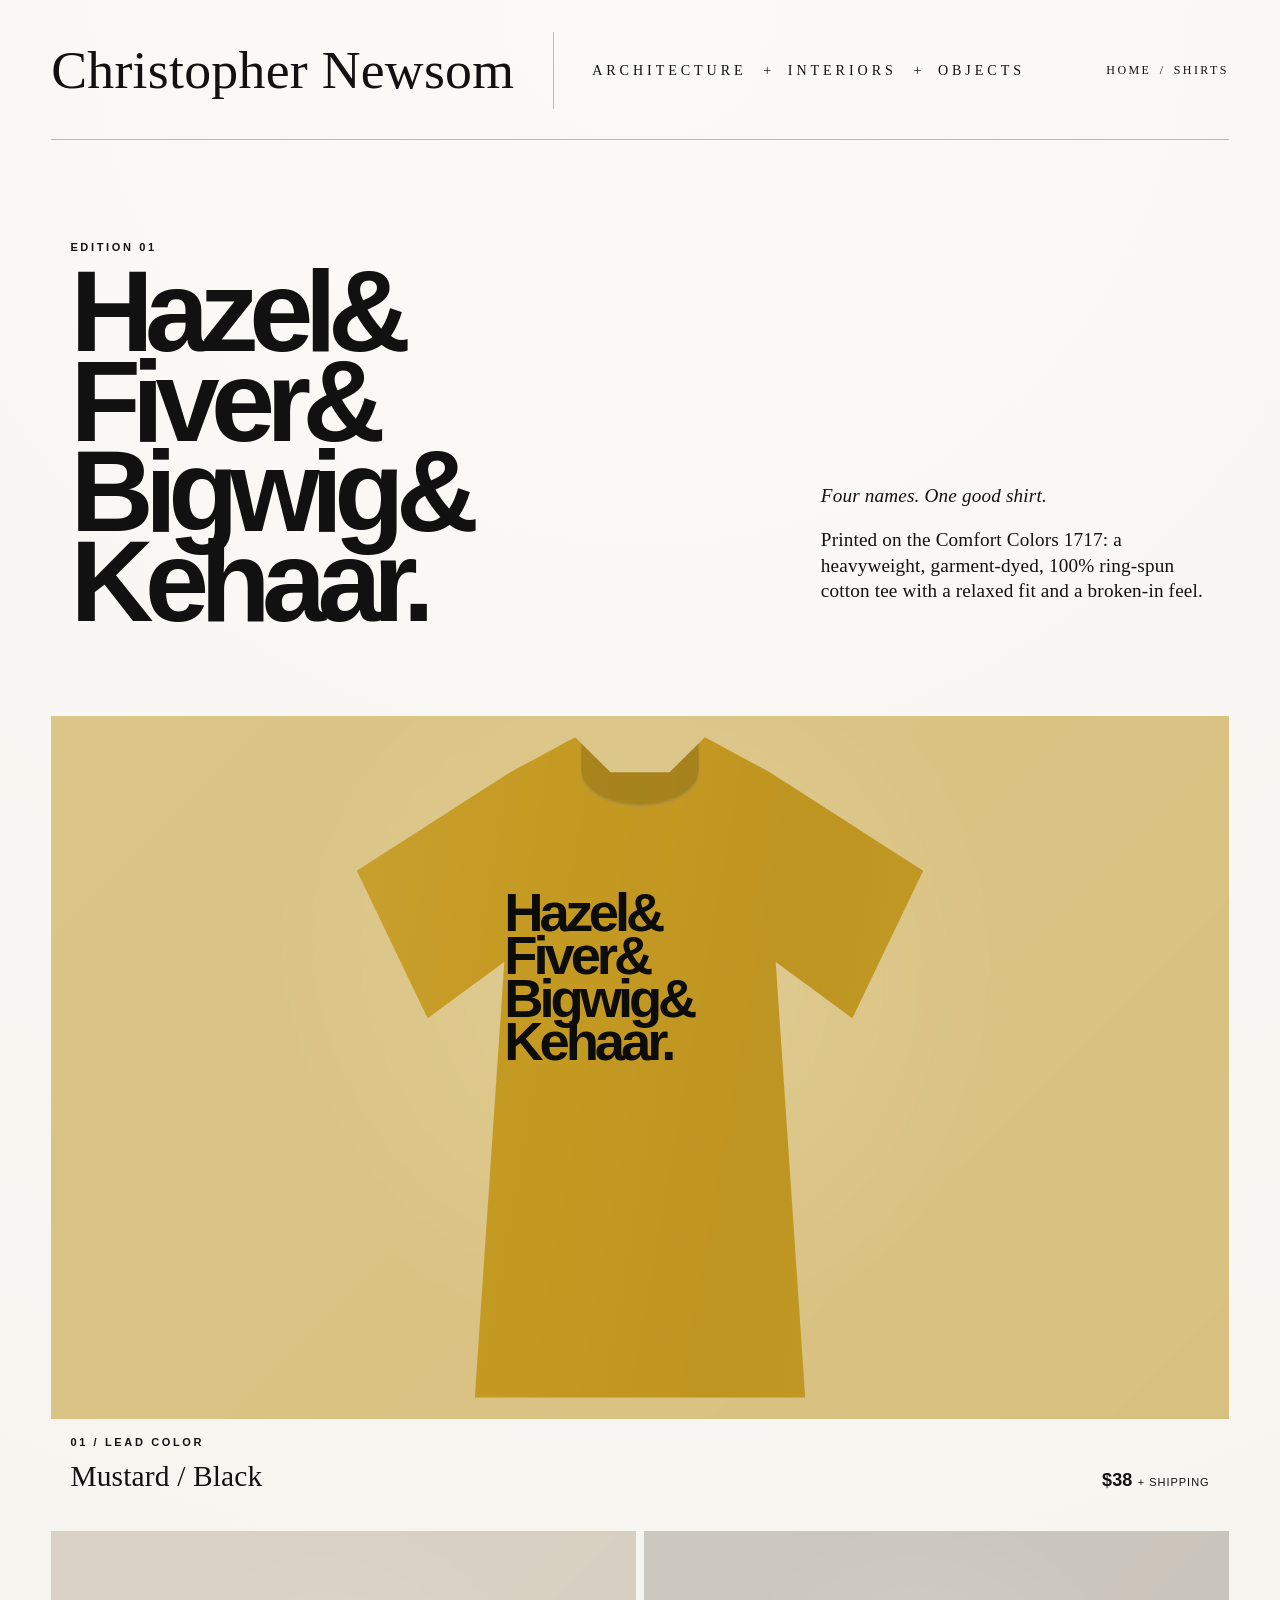
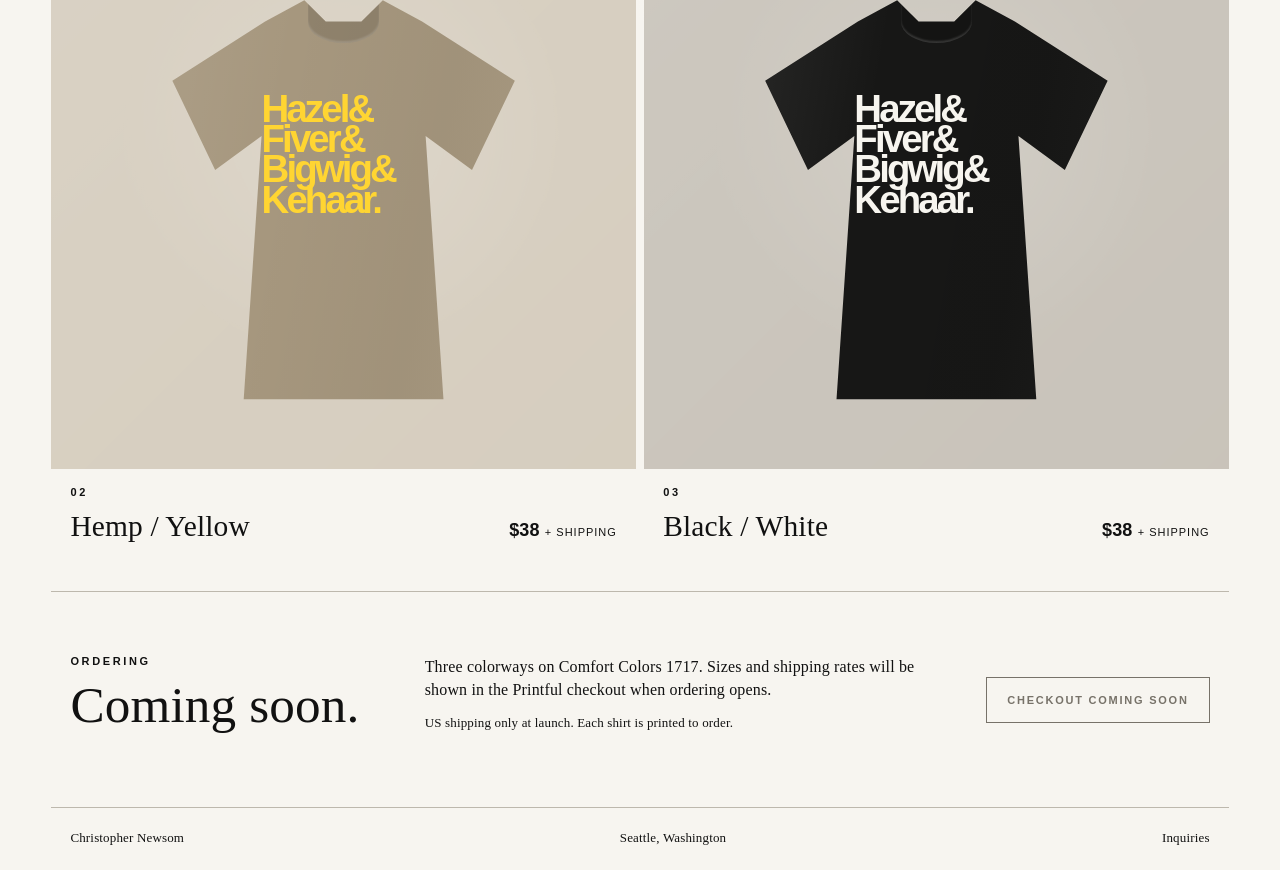
==== shirts/index.html @ e8efb9cf "Add shirt storefront review page" ====
<!doctype html>
<html lang="en">
<head>
  <meta charset="utf-8">
  <meta name="viewport" content="width=device-width, initial-scale=1">
  <title>Shirts | Christopher Newsom</title>
  <meta name="description" content="Hazel, Fiver, Bigwig, and Kehaar on a garment-dyed Comfort Colors 1717 shirt. Three colorways.">
  <link rel="stylesheet" href="../style.css">
  <link rel="stylesheet" href="shirts.css">
</head>
<body>
  <main class="page shirts-page">
    <header class="site-header shirts-header">
      <a class="wordmark" href="../" aria-label="Christopher Newsom home">Christopher Newsom</a>
      <div class="divider"></div>
      <p class="tagline">Architecture <span>+</span> Interiors <span>+</span> Objects</p>
      <nav class="section-nav" aria-label="Section navigation">
        <a href="../">Home</a>
        <span aria-hidden="true">/</span>
        <span>Shirts</span>
      </nav>
    </header>

    <section class="shirt-intro" aria-labelledby="shirt-title">
      <div>
        <p class="eyebrow">Edition 01</p>
        <h1 id="shirt-title">Hazel&amp;<br>Fiver&amp;<br>Bigwig&amp;<br>Kehaar.</h1>
      </div>
      <div class="intro-copy">
        <p>Four names. One good shirt.</p>
        <p>Printed on the Comfort Colors 1717: a heavyweight, garment-dyed, 100% ring-spun cotton tee with a relaxed fit and a broken-in feel.</p>
      </div>
    </section>

    <section class="colorways" aria-label="Available colorways">
      <article class="colorway colorway-featured">
        <div class="shirt-stage mustard">
          <div class="tee" role="img" aria-label="Mustard shirt with black Hazel, Fiver, Bigwig, and Kehaar lettering">
            <div class="shirt-copy" aria-hidden="true">
              <span>Hazel&amp;</span><span>Fiver&amp;</span><span>Bigwig&amp;</span><span>Kehaar.</span>
            </div>
          </div>
        </div>
        <div class="colorway-caption">
          <div>
            <p class="eyebrow">01 / Lead color</p>
            <h2>Mustard / Black</h2>
          </div>
          <p class="price">$38 <span>+ shipping</span></p>
        </div>
      </article>

      <article class="colorway">
        <div class="shirt-stage hemp">
          <div class="tee" role="img" aria-label="Hemp shirt with yellow Hazel, Fiver, Bigwig, and Kehaar lettering">
            <div class="shirt-copy" aria-hidden="true">
              <span>Hazel&amp;</span><span>Fiver&amp;</span><span>Bigwig&amp;</span><span>Kehaar.</span>
            </div>
          </div>
        </div>
        <div class="colorway-caption">
          <div>
            <p class="eyebrow">02</p>
            <h2>Hemp / Yellow</h2>
          </div>
          <p class="price">$38 <span>+ shipping</span></p>
        </div>
      </article>

      <article class="colorway">
        <div class="shirt-stage black">
          <div class="tee" role="img" aria-label="Black shirt with white Hazel, Fiver, Bigwig, and Kehaar lettering">
            <div class="shirt-copy" aria-hidden="true">
              <span>Hazel&amp;</span><span>Fiver&amp;</span><span>Bigwig&amp;</span><span>Kehaar.</span>
            </div>
          </div>
        </div>
        <div class="colorway-caption">
          <div>
            <p class="eyebrow">03</p>
            <h2>Black / White</h2>
          </div>
          <p class="price">$38 <span>+ shipping</span></p>
        </div>
      </article>
    </section>

    <section class="purchase-panel" aria-labelledby="order-title">
      <div>
        <p class="eyebrow">Ordering</p>
        <h2 id="order-title">Coming soon.</h2>
      </div>
      <div class="purchase-copy">
        <p>Three colorways on Comfort Colors 1717. Sizes and shipping rates will be shown in the Printful checkout when ordering opens.</p>
        <p class="fine-print">US shipping only at launch. Each shirt is printed to order.</p>
      </div>
      <button class="checkout-button" type="button" disabled aria-disabled="true">Checkout coming soon</button>
    </section>

    <footer class="shirt-footer">
      <a href="../">Christopher Newsom</a>
      <p>Seattle, Washington</p>
      <a href="mailto:christopher.newsom@gmail.com">Inquiries</a>
    </footer>
  </main>
</body>
</html>
---- style.css ----
*{box-sizing:border-box}
:root{--background:#f7f5f0;--text:#111;--line:#bdb8ad;--gap:8px;--page-margin:clamp(18px,4vw,64px)}
html{background:var(--background)}
body{margin:0;background:radial-gradient(circle at top center,#fbfaf7 0%,var(--background) 64%);color:var(--text);font-family:Garamond,"EB Garamond","Adobe Garamond Pro","Cormorant Garamond",Georgia,serif;font-weight:400;letter-spacing:.01em}
.page{width:min(1680px,100%);margin:0 auto;padding:32px var(--page-margin) 44px}
.site-header{display:flex;align-items:center;gap:clamp(20px,3vw,42px);margin-bottom:30px}
.site-header h1{margin:0;font-size:clamp(34px,4.2vw,62px);line-height:.95;font-weight:400;letter-spacing:.005em;white-space:nowrap}
.divider{width:1px;height:clamp(58px,6vw,82px);background:var(--line);flex:0 0 auto}
.tagline{margin:0;font-size:clamp(11px,1.1vw,16px);line-height:1;text-transform:uppercase;letter-spacing:.28em;white-space:nowrap}
.tagline span{display:inline-block;margin:0 .65em;letter-spacing:0}
.image-grid{display:grid;grid-template-columns:repeat(3,1fr);gap:var(--gap);align-items:stretch}
.image-grid figure{margin:0;aspect-ratio:4/3;overflow:hidden;background:#e5e1d8}
.image-grid img{width:100%;height:100%;display:block;object-fit:cover}
.site-footer{display:grid;grid-template-columns:1.15fr 1fr 1fr;gap:clamp(28px,5vw,72px);margin-top:30px;padding:0 clamp(12px,1.5vw,28px)}
.site-footer section+section{border-left:1px solid var(--line);padding-left:clamp(28px,4vw,56px)}
.site-footer p,.site-footer li{font-size:clamp(14px,1vw,16px);line-height:1.48;margin:0 0 1.05em}
.site-footer h2{margin:0 0 14px;font-size:clamp(11px,.9vw,14px);line-height:1;text-transform:uppercase;letter-spacing:.32em;font-weight:400}
.site-footer ul{list-style:none;padding:0;margin:0}.site-footer li{margin:0 0 .18em}
a{color:inherit;text-decoration-thickness:1px;text-underline-offset:.18em}
@media(max-width:1100px){.site-header{align-items:flex-start;flex-wrap:wrap;gap:14px 24px}.divider{display:none}.tagline{width:100%}.image-grid{grid-template-columns:repeat(3,1fr)}.site-footer{grid-template-columns:1fr}.site-footer section+section{border-left:0;padding-left:0;border-top:1px solid var(--line);padding-top:24px}}
@media(max-width:680px){.page{padding-top:24px}.site-header h1{white-space:normal}.tagline{white-space:normal;line-height:1.55}.image-grid{grid-template-columns:1fr}}
---- shirts/shirts.css ----
:root{
  --mustard:#c59a22;
  --hemp:#a6977e;
  --yellow:#ffd532;
  --ink:#0c0c0b;
}

.shirts-page{padding-bottom:24px}
.wordmark{font-size:clamp(34px,4.2vw,62px);line-height:.95;font-weight:400;letter-spacing:.005em;white-space:nowrap;text-decoration:none}
.shirts-header{position:relative}
.section-nav{margin-left:auto;display:flex;gap:.7em;align-items:center;font-size:12px;line-height:1;text-transform:uppercase;letter-spacing:.2em}
.section-nav a{text-decoration:none}
.section-nav a:hover{text-decoration:underline;text-underline-offset:.28em}

.shirt-intro{display:grid;grid-template-columns:minmax(0,1.25fr) minmax(260px,.75fr);gap:clamp(36px,8vw,140px);align-items:end;padding:clamp(46px,8vw,118px) clamp(12px,1.5vw,28px) clamp(44px,7vw,96px);border-top:1px solid var(--line)}
.eyebrow{margin:0 0 14px;font-family:"Helvetica Neue",Helvetica,Arial,sans-serif;font-size:11px;font-weight:700;line-height:1;text-transform:uppercase;letter-spacing:.24em}
.shirt-intro h1{margin:0;font-family:"Helvetica Neue",Helvetica,Arial,sans-serif;font-size:clamp(54px,9vw,148px);font-weight:700;line-height:.78;letter-spacing:-.075em}
.intro-copy{max-width:480px;padding-bottom:.25em}
.intro-copy p{margin:0 0 1em;font-size:clamp(18px,1.5vw,25px);line-height:1.32}
.intro-copy p:first-child{font-style:italic}

.colorways{display:grid;grid-template-columns:repeat(2,minmax(0,1fr));gap:var(--gap)}
.colorway{min-width:0}
.colorway-featured{grid-column:1/-1}
.shirt-stage{position:relative;display:grid;place-items:center;min-height:clamp(390px,47vw,760px);overflow:hidden;background:#ded8cc}
.colorway:not(.colorway-featured) .shirt-stage{min-height:clamp(360px,42vw,670px)}
.shirt-stage::before{content:"";position:absolute;inset:0;background:radial-gradient(circle at 50% 38%,rgba(255,255,255,.32),transparent 50%),linear-gradient(135deg,rgba(255,255,255,.08),transparent 36%,rgba(0,0,0,.06));mix-blend-mode:soft-light}
.tee{position:relative;width:min(61%,590px);aspect-ratio:.84;background:var(--shirt);color:var(--print);clip-path:polygon(28% 8%,39% 3%,45% 8%,55% 8%,61% 3%,72% 8%,98% 22%,86% 43%,73% 35%,78% 97%,22% 97%,27% 35%,14% 43%,2% 22%);filter:drop-shadow(0 20px 20px rgba(0,0,0,.17))}
.tee::before{content:"";position:absolute;left:40%;top:3%;width:20%;height:10%;border-radius:0 0 50% 50%;background:rgba(0,0,0,.14);box-shadow:inset 0 -2px 2px rgba(255,255,255,.15)}
.tee::after{content:"";position:absolute;inset:0;background:linear-gradient(100deg,rgba(255,255,255,.11),transparent 32%,rgba(0,0,0,.06) 70%,rgba(255,255,255,.04));opacity:.6}
.shirt-copy{position:absolute;z-index:1;left:50%;top:25%;transform:translateX(-50%);width:46%;font-family:"Helvetica Neue",Helvetica,Arial,sans-serif;font-size:clamp(22px,4.25vw,66px);font-weight:700;line-height:.79;letter-spacing:-.075em}
.colorway:not(.colorway-featured) .shirt-copy{font-size:clamp(20px,3vw,48px)}
.shirt-copy span{display:block}
.mustard{--shirt:var(--mustard);--print:var(--ink);background:#dac384}
.hemp{--shirt:var(--hemp);--print:var(--yellow);background:#d8d0c2}
.black{--shirt:#171716;--print:#f7f5ef;background:#cbc6bd}

.colorway-caption{display:flex;justify-content:space-between;gap:24px;align-items:flex-end;padding:18px clamp(12px,1.5vw,28px) 32px}
.colorway-caption h2{margin:0;font-size:clamp(22px,2.3vw,34px);line-height:1;font-weight:400}
.price{margin:0;font-family:"Helvetica Neue",Helvetica,Arial,sans-serif;font-size:18px;font-weight:700;white-space:nowrap}
.price span{font-size:11px;font-weight:500;text-transform:uppercase;letter-spacing:.09em}

.purchase-panel{display:grid;grid-template-columns:.7fr 1.2fr auto;gap:clamp(28px,5vw,80px);align-items:start;margin-top:18px;padding:clamp(34px,5vw,72px) clamp(12px,1.5vw,28px);border-top:1px solid var(--line);border-bottom:1px solid var(--line)}
.purchase-panel h2{margin:0;font-size:clamp(34px,4vw,62px);font-weight:400;line-height:.95}
.purchase-copy{max-width:590px}
.purchase-copy p{margin:0 0 .8em;font-size:clamp(16px,1.25vw,20px);line-height:1.42}
.purchase-copy .fine-print{font-size:13px}
.checkout-button{align-self:center;min-width:210px;padding:16px 20px;border:1px solid #777269;background:transparent;color:#777269;font-family:"Helvetica Neue",Helvetica,Arial,sans-serif;font-size:11px;font-weight:700;text-transform:uppercase;letter-spacing:.16em;cursor:not-allowed}

.shirt-footer{display:flex;justify-content:space-between;gap:24px;padding:22px clamp(12px,1.5vw,28px) 0;font-size:13px}
.shirt-footer p{margin:0}
.shirt-footer a{text-decoration:none}
.shirt-footer a:hover{text-decoration:underline}

@media(max-width:1100px){
  .section-nav{width:100%;margin-left:0;margin-top:6px}
  .shirt-intro{grid-template-columns:1fr;align-items:start}
  .intro-copy{padding-bottom:0}
  .purchase-panel{grid-template-columns:1fr 1fr}
  .checkout-button{grid-column:1/-1;justify-self:start}
}
@media(max-width:680px){
  .wordmark{white-space:normal}
  .shirt-intro{padding-left:0;padding-right:0}
  .shirt-intro h1{font-size:clamp(52px,17vw,90px)}
  .colorways{grid-template-columns:1fr}
  .colorway-featured{grid-column:auto}
  .shirt-stage,.colorway:not(.colorway-featured) .shirt-stage{min-height:118vw}
  .tee{width:84%}
  .shirt-copy,.colorway:not(.colorway-featured) .shirt-copy{font-size:clamp(28px,9vw,54px)}
  .colorway-caption{padding-left:4px;padding-right:4px}
  .purchase-panel{grid-template-columns:1fr;padding-left:4px;padding-right:4px}
  .checkout-button{grid-column:auto;width:100%}
  .shirt-footer{flex-direction:column;padding-left:4px;padding-right:4px}
}
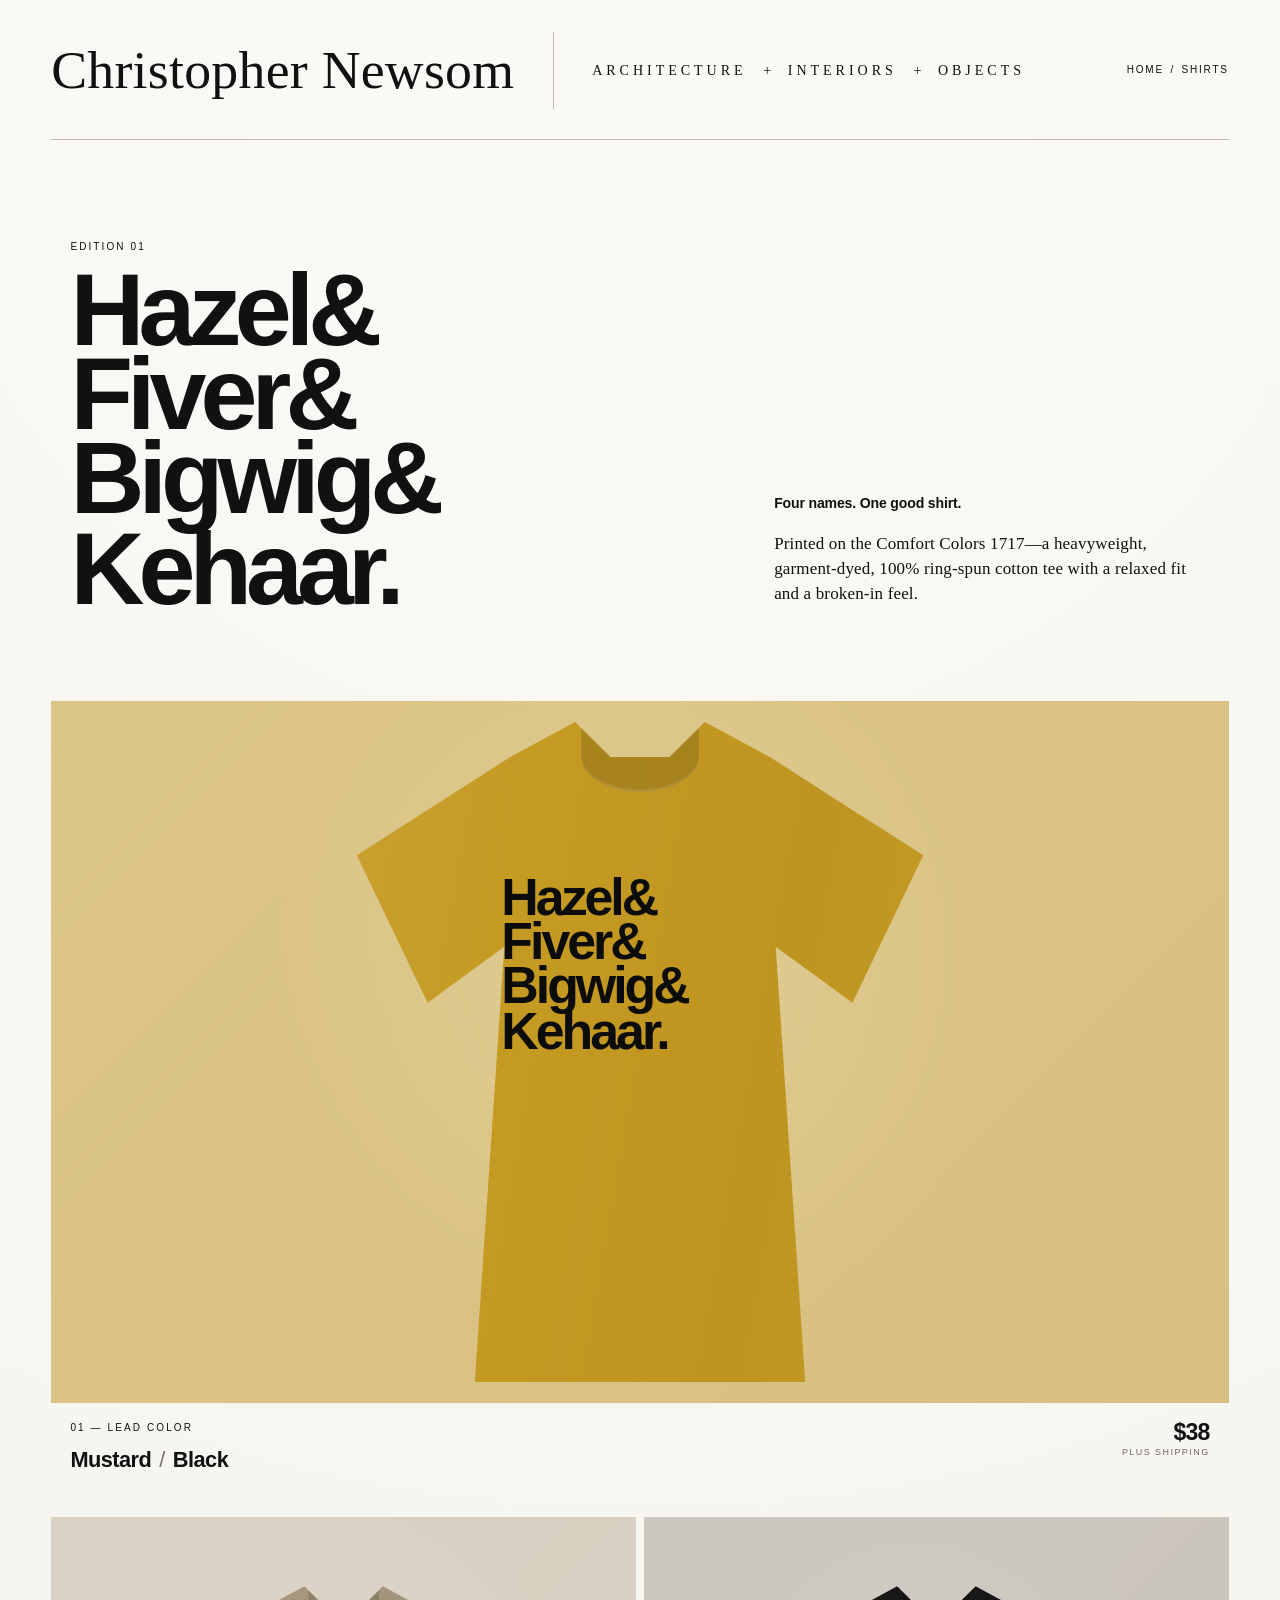
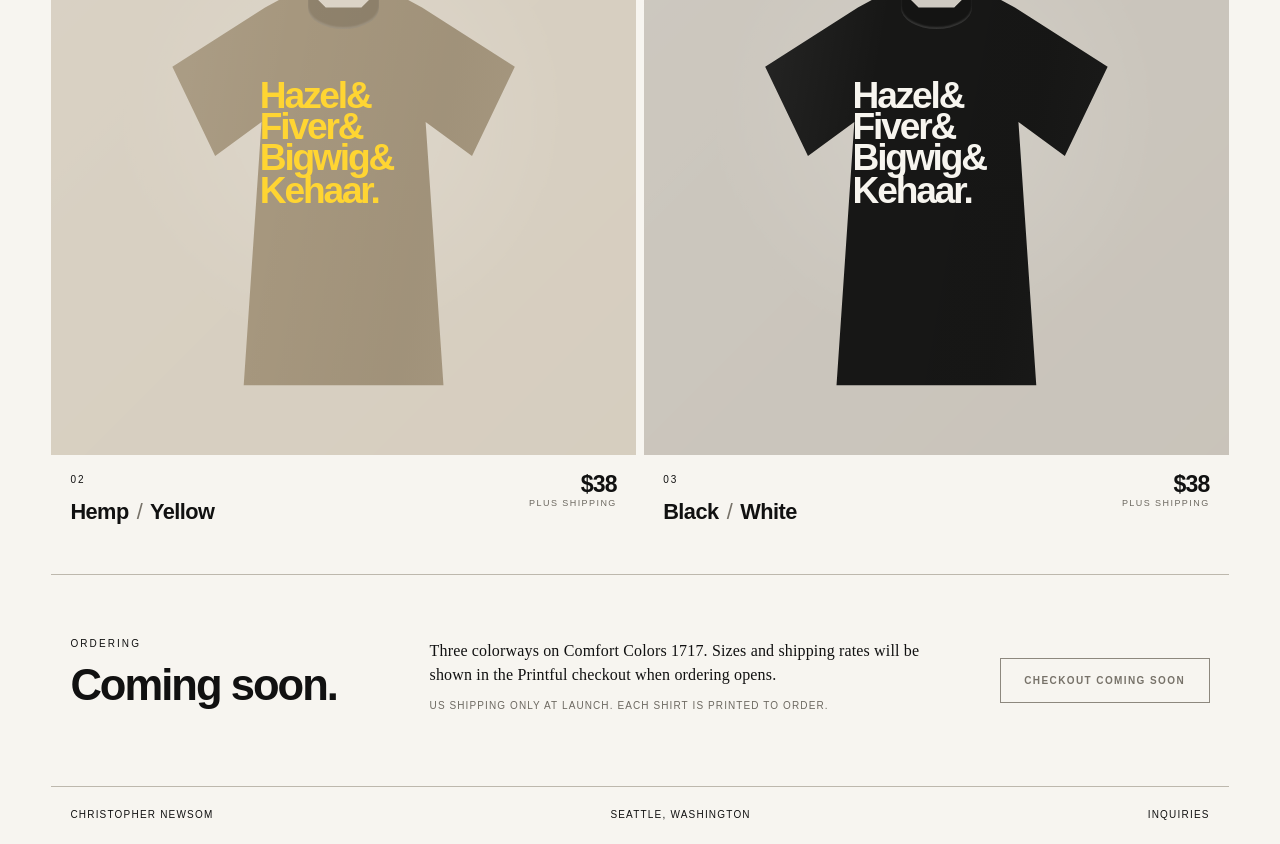
==== commit 8b4ffe31: "Refine shirt storefront typography" ====
--- a/shirts/index.html
+++ b/shirts/index.html
@@ -22,13 +22,18 @@
     </header>
 
     <section class="shirt-intro" aria-labelledby="shirt-title">
-      <div>
+      <div class="title-block">
         <p class="eyebrow">Edition 01</p>
-        <h1 id="shirt-title">Hazel&amp;<br>Fiver&amp;<br>Bigwig&amp;<br>Kehaar.</h1>
+        <h1 id="shirt-title">
+          <span>Hazel&amp;</span>
+          <span>Fiver&amp;</span>
+          <span>Bigwig&amp;</span>
+          <span class="after-descender">Kehaar.</span>
+        </h1>
       </div>
       <div class="intro-copy">
-        <p>Four names. One good shirt.</p>
-        <p>Printed on the Comfort Colors 1717: a heavyweight, garment-dyed, 100% ring-spun cotton tee with a relaxed fit and a broken-in feel.</p>
+        <p class="intro-deck">Four names. One good shirt.</p>
+        <p>Printed on the Comfort Colors 1717—a heavyweight, garment-dyed, 100% ring-spun cotton tee with a relaxed fit and a broken-in feel.</p>
       </div>
     </section>
 
@@ -37,16 +42,19 @@
         <div class="shirt-stage mustard">
           <div class="tee" role="img" aria-label="Mustard shirt with black Hazel, Fiver, Bigwig, and Kehaar lettering">
             <div class="shirt-copy" aria-hidden="true">
-              <span>Hazel&amp;</span><span>Fiver&amp;</span><span>Bigwig&amp;</span><span>Kehaar.</span>
+              <span>Hazel&amp;</span>
+              <span>Fiver&amp;</span>
+              <span>Bigwig&amp;</span>
+              <span class="after-descender">Kehaar.</span>
             </div>
           </div>
         </div>
         <div class="colorway-caption">
           <div>
-            <p class="eyebrow">01 / Lead color</p>
-            <h2>Mustard / Black</h2>
+            <p class="eyebrow">01 — Lead color</p>
+            <h2>Mustard <span>/</span> Black</h2>
           </div>
-          <p class="price">$38 <span>+ shipping</span></p>
+          <p class="price"><span class="price-amount">$38</span><span class="shipping">Plus shipping</span></p>
         </div>
       </article>
 
@@ -54,16 +62,19 @@
         <div class="shirt-stage hemp">
           <div class="tee" role="img" aria-label="Hemp shirt with yellow Hazel, Fiver, Bigwig, and Kehaar lettering">
             <div class="shirt-copy" aria-hidden="true">
-              <span>Hazel&amp;</span><span>Fiver&amp;</span><span>Bigwig&amp;</span><span>Kehaar.</span>
+              <span>Hazel&amp;</span>
+              <span>Fiver&amp;</span>
+              <span>Bigwig&amp;</span>
+              <span class="after-descender">Kehaar.</span>
             </div>
           </div>
         </div>
         <div class="colorway-caption">
           <div>
             <p class="eyebrow">02</p>
-            <h2>Hemp / Yellow</h2>
+            <h2>Hemp <span>/</span> Yellow</h2>
           </div>
-          <p class="price">$38 <span>+ shipping</span></p>
+          <p class="price"><span class="price-amount">$38</span><span class="shipping">Plus shipping</span></p>
         </div>
       </article>
 
@@ -71,16 +82,19 @@
         <div class="shirt-stage black">
           <div class="tee" role="img" aria-label="Black shirt with white Hazel, Fiver, Bigwig, and Kehaar lettering">
             <div class="shirt-copy" aria-hidden="true">
-              <span>Hazel&amp;</span><span>Fiver&amp;</span><span>Bigwig&amp;</span><span>Kehaar.</span>
+              <span>Hazel&amp;</span>
+              <span>Fiver&amp;</span>
+              <span>Bigwig&amp;</span>
+              <span class="after-descender">Kehaar.</span>
             </div>
           </div>
         </div>
         <div class="colorway-caption">
           <div>
             <p class="eyebrow">03</p>
-            <h2>Black / White</h2>
+            <h2>Black <span>/</span> White</h2>
           </div>
-          <p class="price">$38 <span>+ shipping</span></p>
+          <p class="price"><span class="price-amount">$38</span><span class="shipping">Plus shipping</span></p>
         </div>
       </article>
     </section>
--- a/shirts/shirts.css
+++ b/shirts/shirts.css
@@ -3,21 +3,25 @@
   --hemp:#a6977e;
   --yellow:#ffd532;
   --ink:#0c0c0b;
+  --sans:"Helvetica Neue",Helvetica,Arial,sans-serif;
 }
 
 .shirts-page{padding-bottom:24px}
 .wordmark{font-size:clamp(34px,4.2vw,62px);line-height:.95;font-weight:400;letter-spacing:.005em;white-space:nowrap;text-decoration:none}
 .shirts-header{position:relative}
-.section-nav{margin-left:auto;display:flex;gap:.7em;align-items:center;font-size:12px;line-height:1;text-transform:uppercase;letter-spacing:.2em}
+.section-nav{margin-left:auto;display:flex;gap:.65em;align-items:center;font-family:var(--sans);font-size:10px;font-weight:500;line-height:1;text-transform:uppercase;letter-spacing:.18em}
 .section-nav a{text-decoration:none}
-.section-nav a:hover{text-decoration:underline;text-underline-offset:.28em}
+.section-nav a:hover{text-decoration:underline;text-underline-offset:.32em}
 
-.shirt-intro{display:grid;grid-template-columns:minmax(0,1.25fr) minmax(260px,.75fr);gap:clamp(36px,8vw,140px);align-items:end;padding:clamp(46px,8vw,118px) clamp(12px,1.5vw,28px) clamp(44px,7vw,96px);border-top:1px solid var(--line)}
-.eyebrow{margin:0 0 14px;font-family:"Helvetica Neue",Helvetica,Arial,sans-serif;font-size:11px;font-weight:700;line-height:1;text-transform:uppercase;letter-spacing:.24em}
-.shirt-intro h1{margin:0;font-family:"Helvetica Neue",Helvetica,Arial,sans-serif;font-size:clamp(54px,9vw,148px);font-weight:700;line-height:.78;letter-spacing:-.075em}
-.intro-copy{max-width:480px;padding-bottom:.25em}
-.intro-copy p{margin:0 0 1em;font-size:clamp(18px,1.5vw,25px);line-height:1.32}
-.intro-copy p:first-child{font-style:italic}
+.shirt-intro{display:grid;grid-template-columns:minmax(0,1.16fr) minmax(280px,.84fr);gap:clamp(48px,8vw,136px);align-items:end;padding:clamp(52px,8vw,116px) clamp(12px,1.5vw,28px) clamp(52px,7vw,94px);border-top:1px solid var(--line)}
+.title-block{min-width:0}
+.eyebrow{margin:0 0 16px;font-family:var(--sans);font-size:10px;font-weight:500;line-height:1;text-transform:uppercase;letter-spacing:.21em}
+.shirt-intro h1{margin:0;font-family:var(--sans);font-size:clamp(54px,8vw,126px);font-weight:700;line-height:.82;letter-spacing:-.058em;font-synthesis:none}
+.shirt-intro h1 span{display:block}
+.shirt-intro h1 .after-descender{margin-top:.07em}
+.intro-copy{max-width:470px;padding-bottom:.3em}
+.intro-copy p{margin:0;font-size:clamp(17px,1.25vw,21px);line-height:1.48}
+.intro-copy .intro-deck{margin-bottom:18px;font-family:var(--sans);font-size:clamp(14px,1.1vw,17px);font-weight:600;line-height:1.25;letter-spacing:-.012em}
 
 .colorways{display:grid;grid-template-columns:repeat(2,minmax(0,1fr));gap:var(--gap)}
 .colorway{min-width:0}
@@ -28,29 +32,32 @@
 .tee{position:relative;width:min(61%,590px);aspect-ratio:.84;background:var(--shirt);color:var(--print);clip-path:polygon(28% 8%,39% 3%,45% 8%,55% 8%,61% 3%,72% 8%,98% 22%,86% 43%,73% 35%,78% 97%,22% 97%,27% 35%,14% 43%,2% 22%);filter:drop-shadow(0 20px 20px rgba(0,0,0,.17))}
 .tee::before{content:"";position:absolute;left:40%;top:3%;width:20%;height:10%;border-radius:0 0 50% 50%;background:rgba(0,0,0,.14);box-shadow:inset 0 -2px 2px rgba(255,255,255,.15)}
 .tee::after{content:"";position:absolute;inset:0;background:linear-gradient(100deg,rgba(255,255,255,.11),transparent 32%,rgba(0,0,0,.06) 70%,rgba(255,255,255,.04));opacity:.6}
-.shirt-copy{position:absolute;z-index:1;left:50%;top:25%;transform:translateX(-50%);width:46%;font-family:"Helvetica Neue",Helvetica,Arial,sans-serif;font-size:clamp(22px,4.25vw,66px);font-weight:700;line-height:.79;letter-spacing:-.075em}
-.colorway:not(.colorway-featured) .shirt-copy{font-size:clamp(20px,3vw,48px)}
+.shirt-copy{position:absolute;z-index:1;left:50%;top:25%;transform:translateX(-50%);width:47%;font-family:var(--sans);font-size:clamp(22px,4.05vw,64px);font-weight:700;line-height:.84;letter-spacing:-.058em;font-synthesis:none}
+.colorway:not(.colorway-featured) .shirt-copy{font-size:clamp(20px,2.9vw,46px)}
 .shirt-copy span{display:block}
+.shirt-copy .after-descender{margin-top:.065em}
 .mustard{--shirt:var(--mustard);--print:var(--ink);background:#dac384}
 .hemp{--shirt:var(--hemp);--print:var(--yellow);background:#d8d0c2}
 .black{--shirt:#171716;--print:#f7f5ef;background:#cbc6bd}
 
-.colorway-caption{display:flex;justify-content:space-between;gap:24px;align-items:flex-end;padding:18px clamp(12px,1.5vw,28px) 32px}
-.colorway-caption h2{margin:0;font-size:clamp(22px,2.3vw,34px);line-height:1;font-weight:400}
-.price{margin:0;font-family:"Helvetica Neue",Helvetica,Arial,sans-serif;font-size:18px;font-weight:700;white-space:nowrap}
-.price span{font-size:11px;font-weight:500;text-transform:uppercase;letter-spacing:.09em}
+.colorway-caption{display:flex;justify-content:space-between;gap:28px;align-items:flex-start;padding:20px clamp(12px,1.5vw,28px) 38px}
+.colorway-caption h2{margin:0;font-family:var(--sans);font-size:clamp(17px,1.7vw,25px);font-weight:600;line-height:1;letter-spacing:-.025em;font-synthesis:none}
+.colorway-caption h2 span{padding:0 .12em;color:#777269;font-weight:400}
+.price{display:flex;flex-direction:column;align-items:flex-end;gap:5px;margin:0;font-family:var(--sans);white-space:nowrap;font-variant-numeric:tabular-nums}
+.price-amount{font-size:clamp(21px,1.8vw,28px);font-weight:600;line-height:.8;letter-spacing:-.035em}
+.shipping{font-size:9px;font-weight:500;text-transform:uppercase;letter-spacing:.16em;color:#6d6961}
 
-.purchase-panel{display:grid;grid-template-columns:.7fr 1.2fr auto;gap:clamp(28px,5vw,80px);align-items:start;margin-top:18px;padding:clamp(34px,5vw,72px) clamp(12px,1.5vw,28px);border-top:1px solid var(--line);border-bottom:1px solid var(--line)}
-.purchase-panel h2{margin:0;font-size:clamp(34px,4vw,62px);font-weight:400;line-height:.95}
+.purchase-panel{display:grid;grid-template-columns:.7fr 1.2fr auto;gap:clamp(32px,5vw,80px);align-items:start;margin-top:14px;padding:clamp(38px,5vw,72px) clamp(12px,1.5vw,28px);border-top:1px solid var(--line);border-bottom:1px solid var(--line)}
+.purchase-panel h2{margin:0;font-family:var(--sans);font-size:clamp(32px,3.4vw,52px);font-weight:600;line-height:.95;letter-spacing:-.045em;font-synthesis:none}
 .purchase-copy{max-width:590px}
-.purchase-copy p{margin:0 0 .8em;font-size:clamp(16px,1.25vw,20px);line-height:1.42}
-.purchase-copy .fine-print{font-size:13px}
-.checkout-button{align-self:center;min-width:210px;padding:16px 20px;border:1px solid #777269;background:transparent;color:#777269;font-family:"Helvetica Neue",Helvetica,Arial,sans-serif;font-size:11px;font-weight:700;text-transform:uppercase;letter-spacing:.16em;cursor:not-allowed}
+.purchase-copy p{margin:0 0 .8em;font-size:clamp(16px,1.15vw,19px);line-height:1.48}
+.purchase-copy .fine-print{font-family:var(--sans);font-size:10px;font-weight:500;line-height:1.45;text-transform:uppercase;letter-spacing:.11em;color:#6d6961}
+.checkout-button{align-self:center;min-width:210px;padding:16px 20px;border:1px solid #8d887e;background:transparent;color:#777269;font-family:var(--sans);font-size:10px;font-weight:600;text-transform:uppercase;letter-spacing:.14em;cursor:not-allowed}
 
-.shirt-footer{display:flex;justify-content:space-between;gap:24px;padding:22px clamp(12px,1.5vw,28px) 0;font-size:13px}
+.shirt-footer{display:flex;justify-content:space-between;gap:24px;padding:22px clamp(12px,1.5vw,28px) 0;font-family:var(--sans);font-size:10px;font-weight:500;text-transform:uppercase;letter-spacing:.12em}
 .shirt-footer p{margin:0}
 .shirt-footer a{text-decoration:none}
-.shirt-footer a:hover{text-decoration:underline}
+.shirt-footer a:hover{text-decoration:underline;text-underline-offset:.3em}
 
 @media(max-width:1100px){
   .section-nav{width:100%;margin-left:0;margin-top:6px}
@@ -62,12 +69,12 @@
 @media(max-width:680px){
   .wordmark{white-space:normal}
   .shirt-intro{padding-left:0;padding-right:0}
-  .shirt-intro h1{font-size:clamp(52px,17vw,90px)}
+  .shirt-intro h1{font-size:clamp(50px,15.5vw,82px);line-height:.84}
   .colorways{grid-template-columns:1fr}
   .colorway-featured{grid-column:auto}
   .shirt-stage,.colorway:not(.colorway-featured) .shirt-stage{min-height:118vw}
   .tee{width:84%}
-  .shirt-copy,.colorway:not(.colorway-featured) .shirt-copy{font-size:clamp(28px,9vw,54px)}
+  .shirt-copy,.colorway:not(.colorway-featured) .shirt-copy{font-size:clamp(27px,8.6vw,50px)}
   .colorway-caption{padding-left:4px;padding-right:4px}
   .purchase-panel{grid-template-columns:1fr;padding-left:4px;padding-right:4px}
   .checkout-button{grid-column:auto;width:100%}
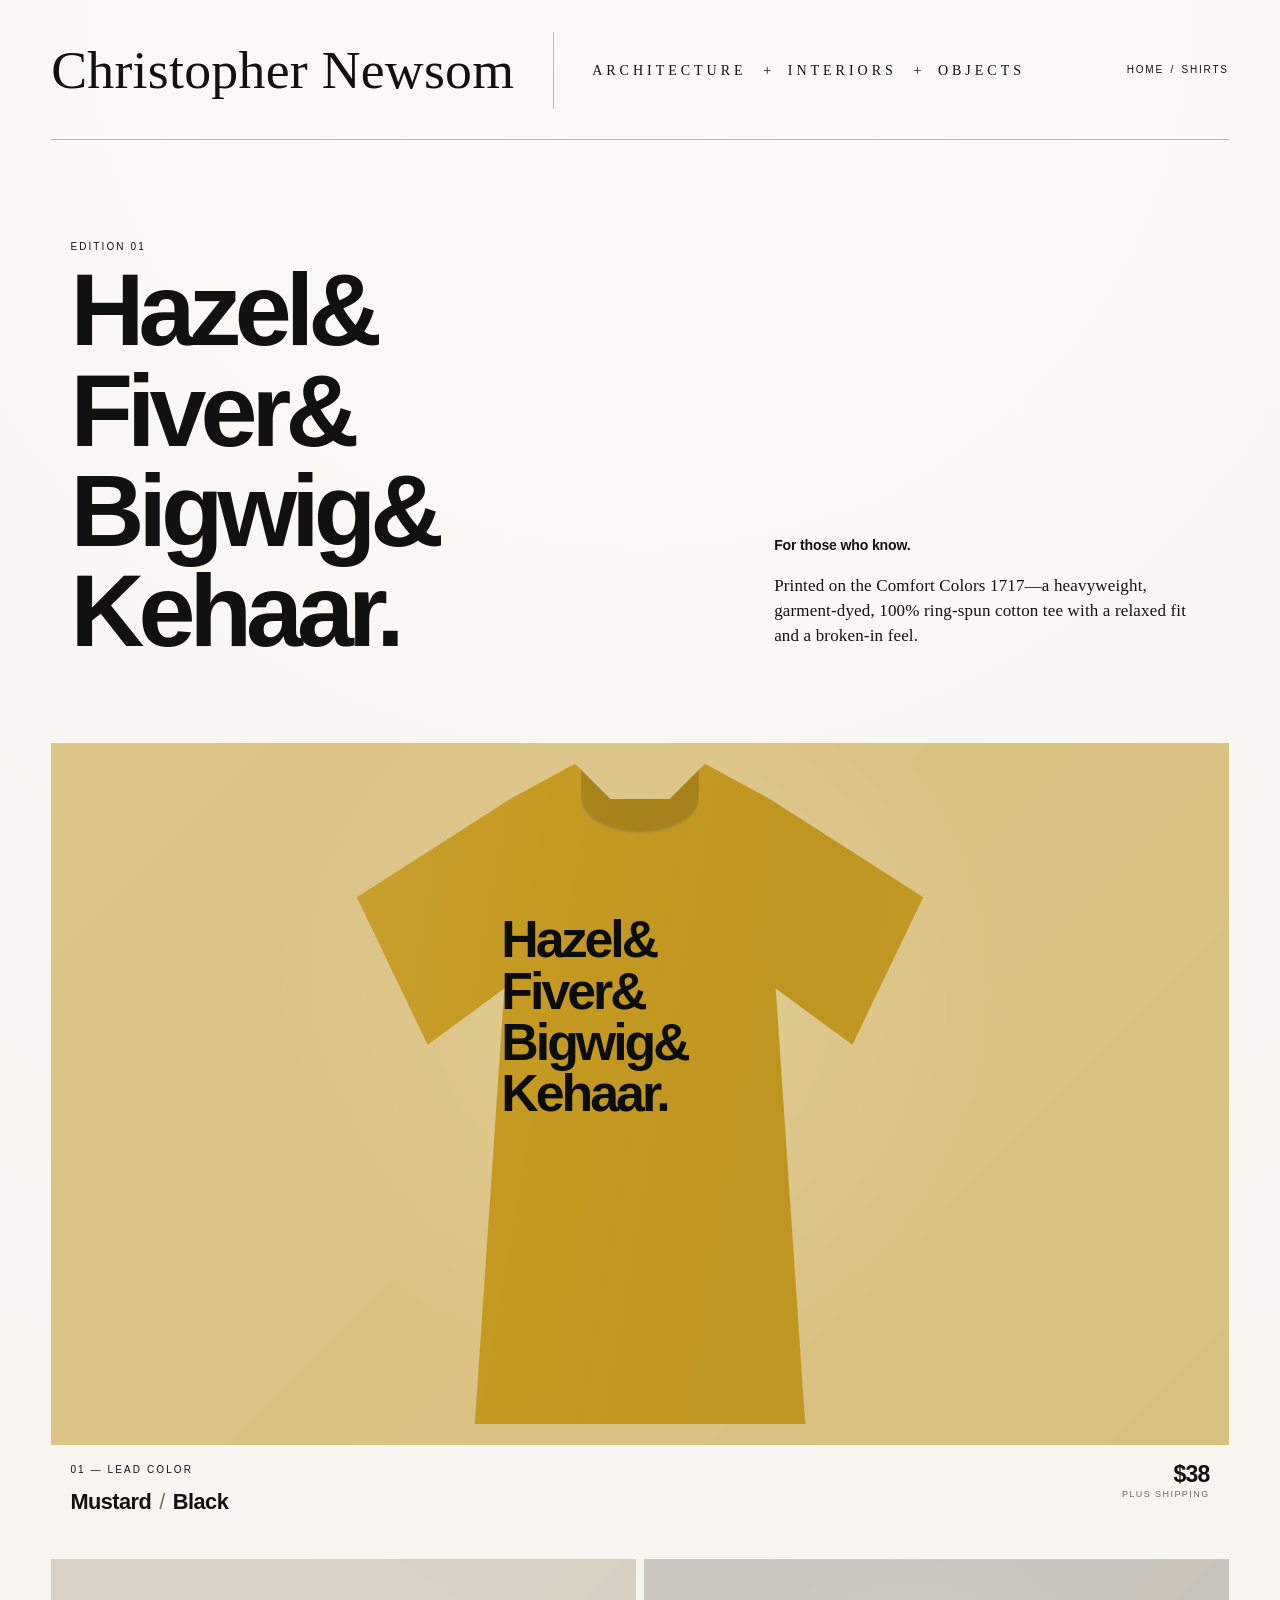
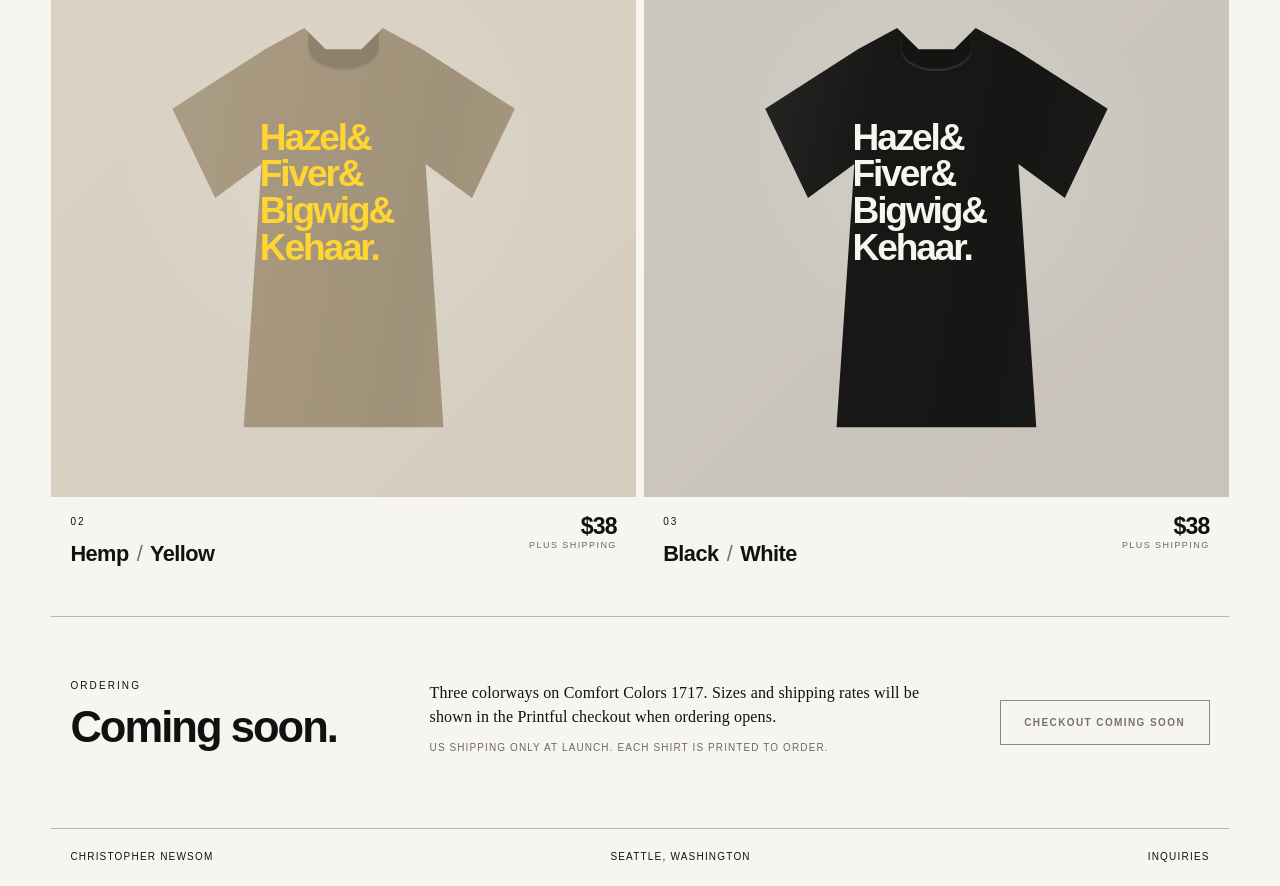
==== commit 74cd13ea: "Refine shirts page intro copy" ====
--- a/shirts/index.html
+++ b/shirts/index.html
@@ -32,7 +32,7 @@
         </h1>
       </div>
       <div class="intro-copy">
-        <p class="intro-deck">Four names. One good shirt.</p>
+        <p class="intro-deck">For those who know.</p>
         <p>Printed on the Comfort Colors 1717—a heavyweight, garment-dyed, 100% ring-spun cotton tee with a relaxed fit and a broken-in feel.</p>
       </div>
     </section>
--- a/shirts/shirts.css
+++ b/shirts/shirts.css
@@ -18,7 +18,7 @@
 .eyebrow{margin:0 0 16px;font-family:var(--sans);font-size:10px;font-weight:500;line-height:1;text-transform:uppercase;letter-spacing:.21em}
 .shirt-intro h1{margin:0;font-family:var(--sans);font-size:clamp(54px,8vw,126px);font-weight:700;line-height:.82;letter-spacing:-.058em;font-synthesis:none}
 .shirt-intro h1 span{display:block}
-.shirt-intro h1 .after-descender{margin-top:.07em}
+.shirt-intro h1 span+span{margin-top:.16em}
 .intro-copy{max-width:470px;padding-bottom:.3em}
 .intro-copy p{margin:0;font-size:clamp(17px,1.25vw,21px);line-height:1.48}
 .intro-copy .intro-deck{margin-bottom:18px;font-family:var(--sans);font-size:clamp(14px,1.1vw,17px);font-weight:600;line-height:1.25;letter-spacing:-.012em}
@@ -35,7 +35,7 @@
 .shirt-copy{position:absolute;z-index:1;left:50%;top:25%;transform:translateX(-50%);width:47%;font-family:var(--sans);font-size:clamp(22px,4.05vw,64px);font-weight:700;line-height:.84;letter-spacing:-.058em;font-synthesis:none}
 .colorway:not(.colorway-featured) .shirt-copy{font-size:clamp(20px,2.9vw,46px)}
 .shirt-copy span{display:block}
-.shirt-copy .after-descender{margin-top:.065em}
+.shirt-copy span+span{margin-top:.15em}
 .mustard{--shirt:var(--mustard);--print:var(--ink);background:#dac384}
 .hemp{--shirt:var(--hemp);--print:var(--yellow);background:#d8d0c2}
 .black{--shirt:#171716;--print:#f7f5ef;background:#cbc6bd}
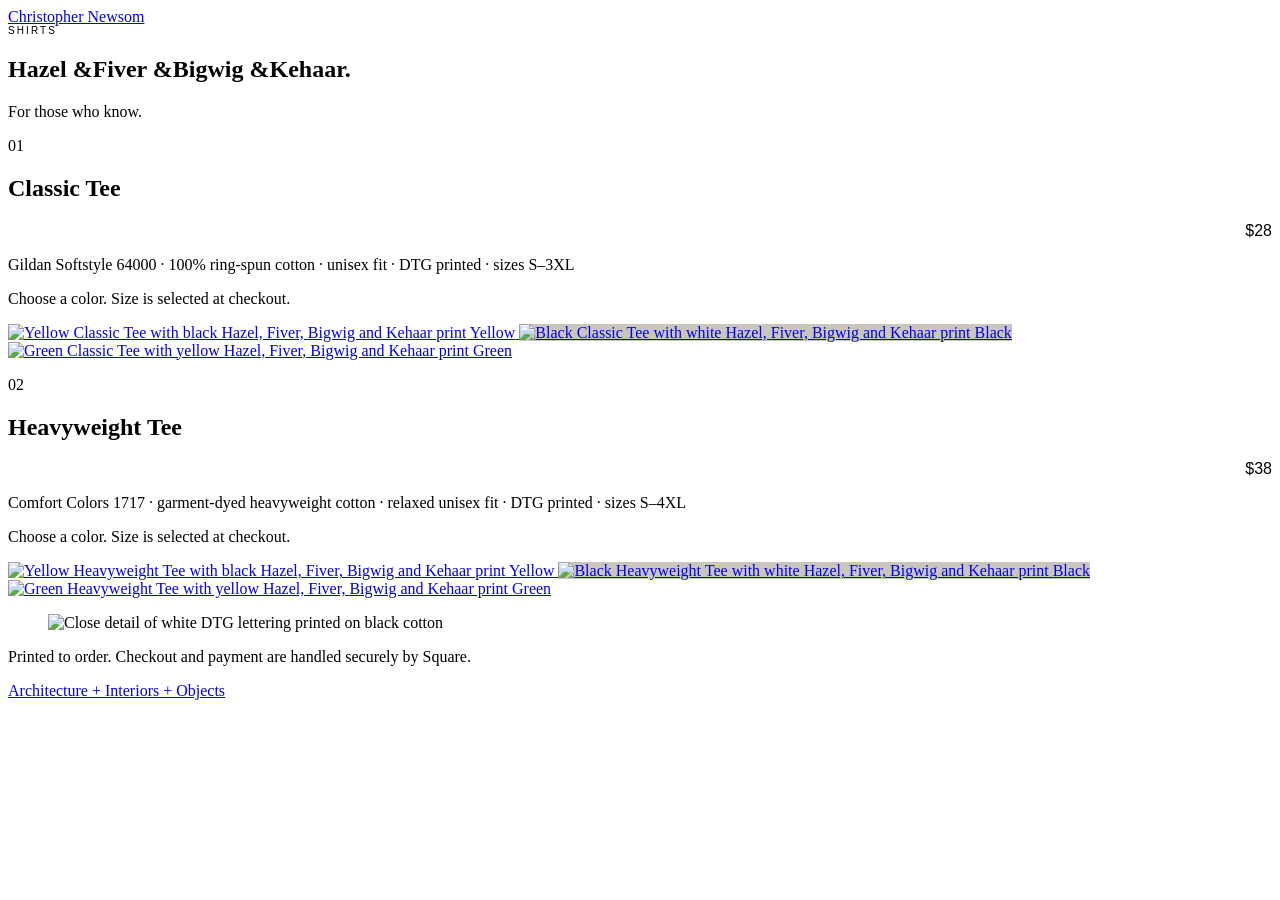
==== commit 36919dd2: "Add shirts storefront page" ====
--- a/shirts/index.html
+++ b/shirts/index.html
@@ -4,117 +4,79 @@
   <meta charset="utf-8">
   <meta name="viewport" content="width=device-width, initial-scale=1">
   <title>Shirts | Christopher Newsom</title>
-  <meta name="description" content="Hazel, Fiver, Bigwig, and Kehaar on a garment-dyed Comfort Colors 1717 shirt. Three colorways.">
-  <link rel="stylesheet" href="../style.css">
+  <meta name="description" content="Hazel & Fiver & Bigwig & Kehaar. Two shirts, three colors. For those who know.">
+  <meta name="theme-color" content="#f4f1e9">
   <link rel="stylesheet" href="shirts.css">
 </head>
 <body>
-  <main class="page shirts-page">
-    <header class="site-header shirts-header">
-      <a class="wordmark" href="../" aria-label="Christopher Newsom home">Christopher Newsom</a>
-      <div class="divider"></div>
-      <p class="tagline">Architecture <span>+</span> Interiors <span>+</span> Objects</p>
-      <nav class="section-nav" aria-label="Section navigation">
-        <a href="../">Home</a>
-        <span aria-hidden="true">/</span>
-        <span>Shirts</span>
-      </nav>
+  <main class="shop">
+    <header class="shop-header">
+      <a class="name" href="/">Christopher Newsom</a>
+      <p class="eyebrow">Shirts</p>
     </header>
 
-    <section class="shirt-intro" aria-labelledby="shirt-title">
-      <div class="title-block">
-        <p class="eyebrow">Edition 01</p>
-        <h1 id="shirt-title">
-          <span>Hazel&amp;</span>
-          <span>Fiver&amp;</span>
-          <span>Bigwig&amp;</span>
-          <span class="after-descender">Kehaar.</span>
-        </h1>
-      </div>
-      <div class="intro-copy">
-        <p class="intro-deck">For those who know.</p>
-        <p>Printed on the Comfort Colors 1717—a heavyweight, garment-dyed, 100% ring-spun cotton tee with a relaxed fit and a broken-in feel.</p>
-      </div>
+    <section class="hero" aria-labelledby="shirt-title">
+      <h1 id="shirt-title"><span>Hazel &amp;</span><span>Fiver &amp;</span><span>Bigwig &amp;</span><span>Kehaar.</span></h1>
+      <p class="dek">For those who know.</p>
     </section>
 
-    <section class="colorways" aria-label="Available colorways">
-      <article class="colorway colorway-featured">
-        <div class="shirt-stage mustard">
-          <div class="tee" role="img" aria-label="Mustard shirt with black Hazel, Fiver, Bigwig, and Kehaar lettering">
-            <div class="shirt-copy" aria-hidden="true">
-              <span>Hazel&amp;</span>
-              <span>Fiver&amp;</span>
-              <span>Bigwig&amp;</span>
-              <span class="after-descender">Kehaar.</span>
-            </div>
-          </div>
+    <section class="products" aria-label="Shirts for sale">
+      <article class="product">
+        <div class="product-copy">
+          <p class="product-number">01</p>
+          <h2>Classic Tee</h2>
+          <p class="price">$28</p>
+          <p class="details">Gildan Softstyle 64000 · 100% ring-spun cotton · unisex fit · DTG printed · sizes S–3XL</p>
+          <p class="instruction">Choose a color. Size is selected at checkout.</p>
         </div>
-        <div class="colorway-caption">
-          <div>
-            <p class="eyebrow">01 — Lead color</p>
-            <h2>Mustard <span>/</span> Black</h2>
-          </div>
-          <p class="price"><span class="price-amount">$38</span><span class="shipping">Plus shipping</span></p>
+        <div class="color-grid">
+          <a class="color-card yellow" href="https://square.link/u/rU98mKj8" aria-label="Buy yellow Classic Tee for $28">
+            <img class="product-image" loading="lazy" decoding="async" src="images/classic-yellow.jpg" alt="Yellow Classic Tee with black Hazel, Fiver, Bigwig and Kehaar print">
+            <span class="color-name">Yellow</span>
+          </a>
+          <a class="color-card black" href="https://square.link/u/VlOtsgRe" aria-label="Buy black Classic Tee for $28">
+            <img class="product-image" loading="lazy" decoding="async" src="images/classic-black.jpg" alt="Black Classic Tee with white Hazel, Fiver, Bigwig and Kehaar print">
+            <span class="color-name">Black</span>
+          </a>
+          <a class="color-card green" href="https://square.link/u/sgTWGFpZ" aria-label="Buy green Classic Tee for $28">
+            <img class="product-image" loading="lazy" decoding="async" src="images/classic-green.jpg" alt="Green Classic Tee with yellow Hazel, Fiver, Bigwig and Kehaar print">
+            <span class="color-name">Green</span>
+          </a>
         </div>
       </article>
 
-      <article class="colorway">
-        <div class="shirt-stage hemp">
-          <div class="tee" role="img" aria-label="Hemp shirt with yellow Hazel, Fiver, Bigwig, and Kehaar lettering">
-            <div class="shirt-copy" aria-hidden="true">
-              <span>Hazel&amp;</span>
-              <span>Fiver&amp;</span>
-              <span>Bigwig&amp;</span>
-              <span class="after-descender">Kehaar.</span>
-            </div>
-          </div>
+      <article class="product">
+        <div class="product-copy">
+          <p class="product-number">02</p>
+          <h2>Heavyweight Tee</h2>
+          <p class="price">$38</p>
+          <p class="details">Comfort Colors 1717 · garment-dyed heavyweight cotton · relaxed unisex fit · DTG printed · sizes S–4XL</p>
+          <p class="instruction">Choose a color. Size is selected at checkout.</p>
         </div>
-        <div class="colorway-caption">
-          <div>
-            <p class="eyebrow">02</p>
-            <h2>Hemp <span>/</span> Yellow</h2>
-          </div>
-          <p class="price"><span class="price-amount">$38</span><span class="shipping">Plus shipping</span></p>
-        </div>
-      </article>
-
-      <article class="colorway">
-        <div class="shirt-stage black">
-          <div class="tee" role="img" aria-label="Black shirt with white Hazel, Fiver, Bigwig, and Kehaar lettering">
-            <div class="shirt-copy" aria-hidden="true">
-              <span>Hazel&amp;</span>
-              <span>Fiver&amp;</span>
-              <span>Bigwig&amp;</span>
-              <span class="after-descender">Kehaar.</span>
-            </div>
-          </div>
-        </div>
-        <div class="colorway-caption">
-          <div>
-            <p class="eyebrow">03</p>
-            <h2>Black <span>/</span> White</h2>
-          </div>
-          <p class="price"><span class="price-amount">$38</span><span class="shipping">Plus shipping</span></p>
+        <div class="color-grid">
+          <a class="color-card yellow" href="https://square.link/u/OenHo1ri" aria-label="Buy yellow Heavyweight Tee for $38">
+            <img class="product-image" loading="lazy" decoding="async" src="images/heavy-yellow.jpg" alt="Yellow Heavyweight Tee with black Hazel, Fiver, Bigwig and Kehaar print">
+            <span class="color-name">Yellow</span>
+          </a>
+          <a class="color-card black" href="https://square.link/u/BuDxuuug" aria-label="Buy black Heavyweight Tee for $38">
+            <img class="product-image" loading="lazy" decoding="async" src="images/heavy-black.jpg" alt="Black Heavyweight Tee with white Hazel, Fiver, Bigwig and Kehaar print">
+            <span class="color-name">Black</span>
+          </a>
+          <a class="color-card green" href="https://square.link/u/dGMrNuSr" aria-label="Buy green Heavyweight Tee for $38">
+            <img class="product-image" loading="lazy" decoding="async" src="images/heavy-green.jpg" alt="Green Heavyweight Tee with yellow Hazel, Fiver, Bigwig and Kehaar print">
+            <span class="color-name">Green</span>
+          </a>
         </div>
       </article>
     </section>
 
-    <section class="purchase-panel" aria-labelledby="order-title">
-      <div>
-        <p class="eyebrow">Ordering</p>
-        <h2 id="order-title">Coming soon.</h2>
-      </div>
-      <div class="purchase-copy">
-        <p>Three colorways on Comfort Colors 1717. Sizes and shipping rates will be shown in the Printful checkout when ordering opens.</p>
-        <p class="fine-print">US shipping only at launch. Each shirt is printed to order.</p>
-      </div>
-      <button class="checkout-button" type="button" disabled aria-disabled="true">Checkout coming soon</button>
-    </section>
+    <figure class="print-detail">
+      <img loading="lazy" decoding="async" src="images/print-detail.jpg" alt="Close detail of white DTG lettering printed on black cotton">
+    </figure>
 
-    <footer class="shirt-footer">
-      <a href="../">Christopher Newsom</a>
-      <p>Seattle, Washington</p>
-      <a href="mailto:christopher.newsom@gmail.com">Inquiries</a>
+    <footer class="shop-footer">
+      <p>Printed to order. Checkout and payment are handled securely by Square.</p>
+      <a href="/">Architecture + Interiors + Objects</a>
     </footer>
   </main>
 </body>
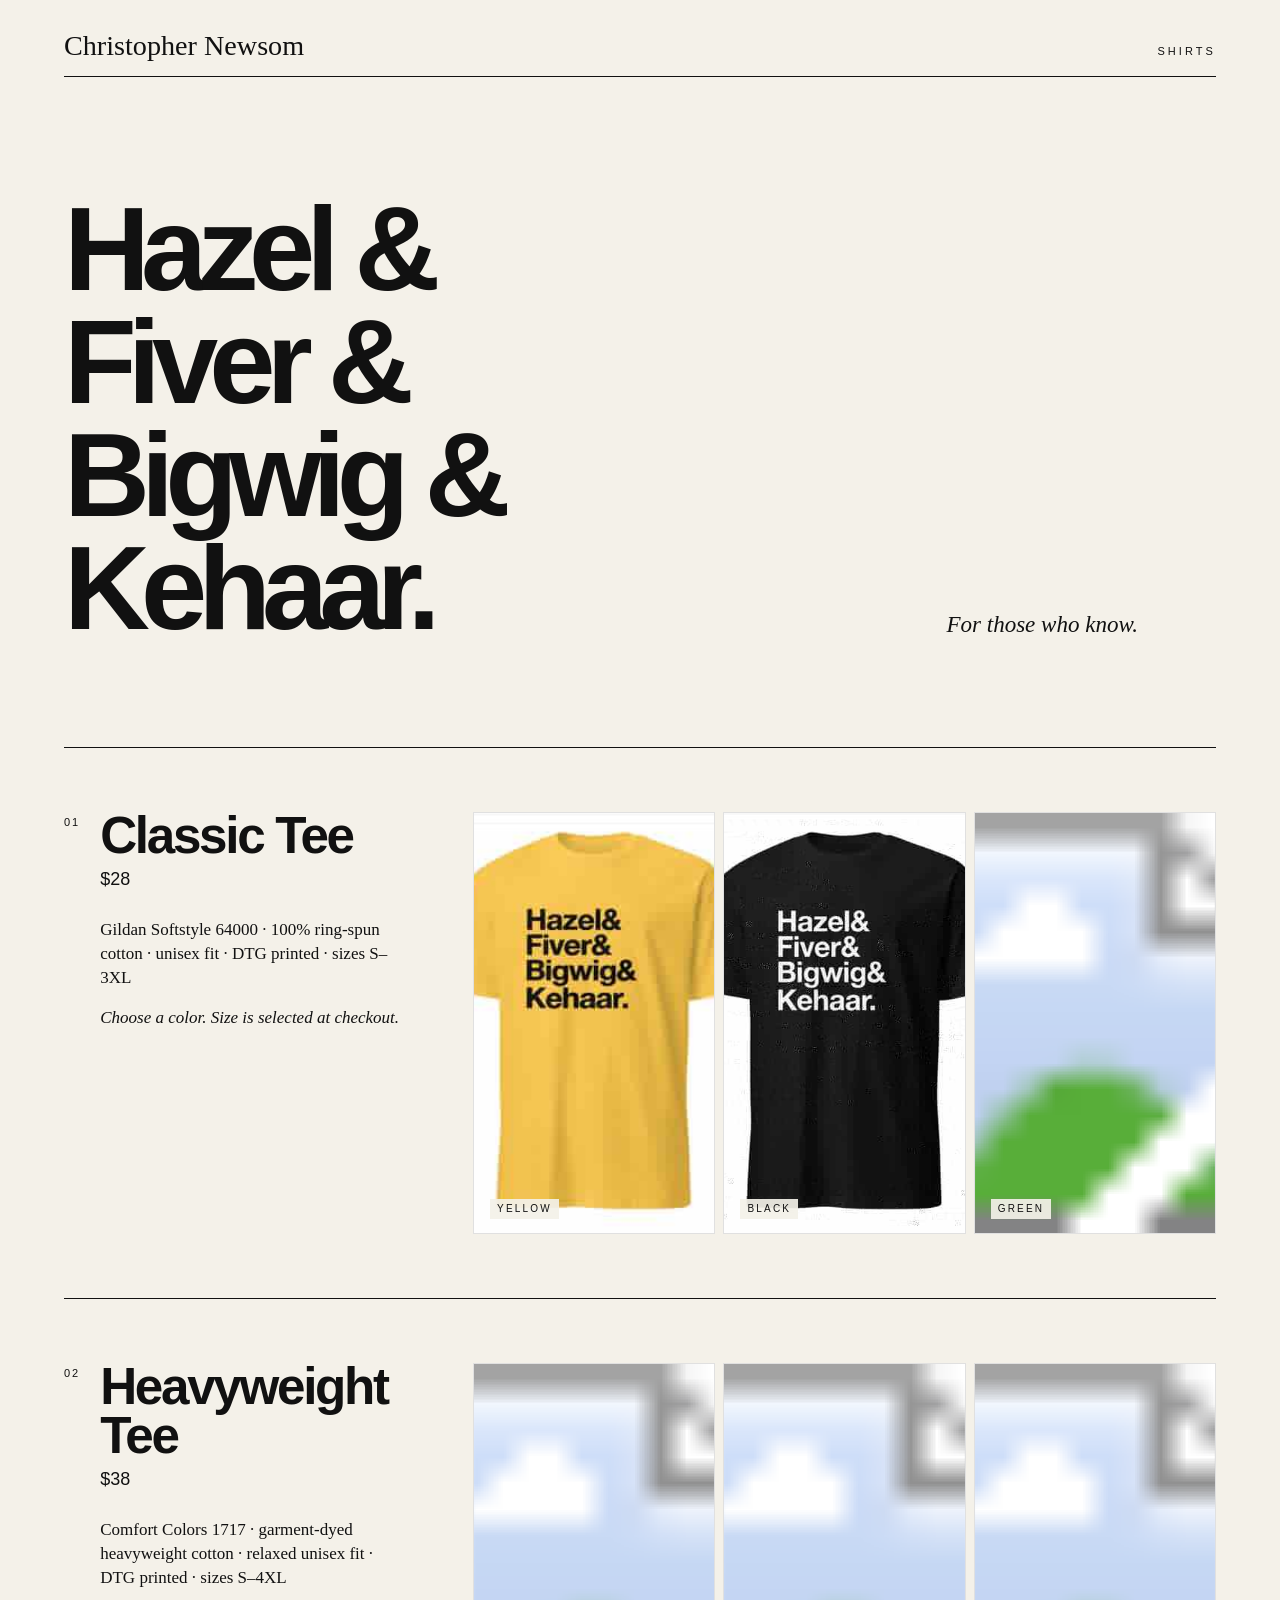
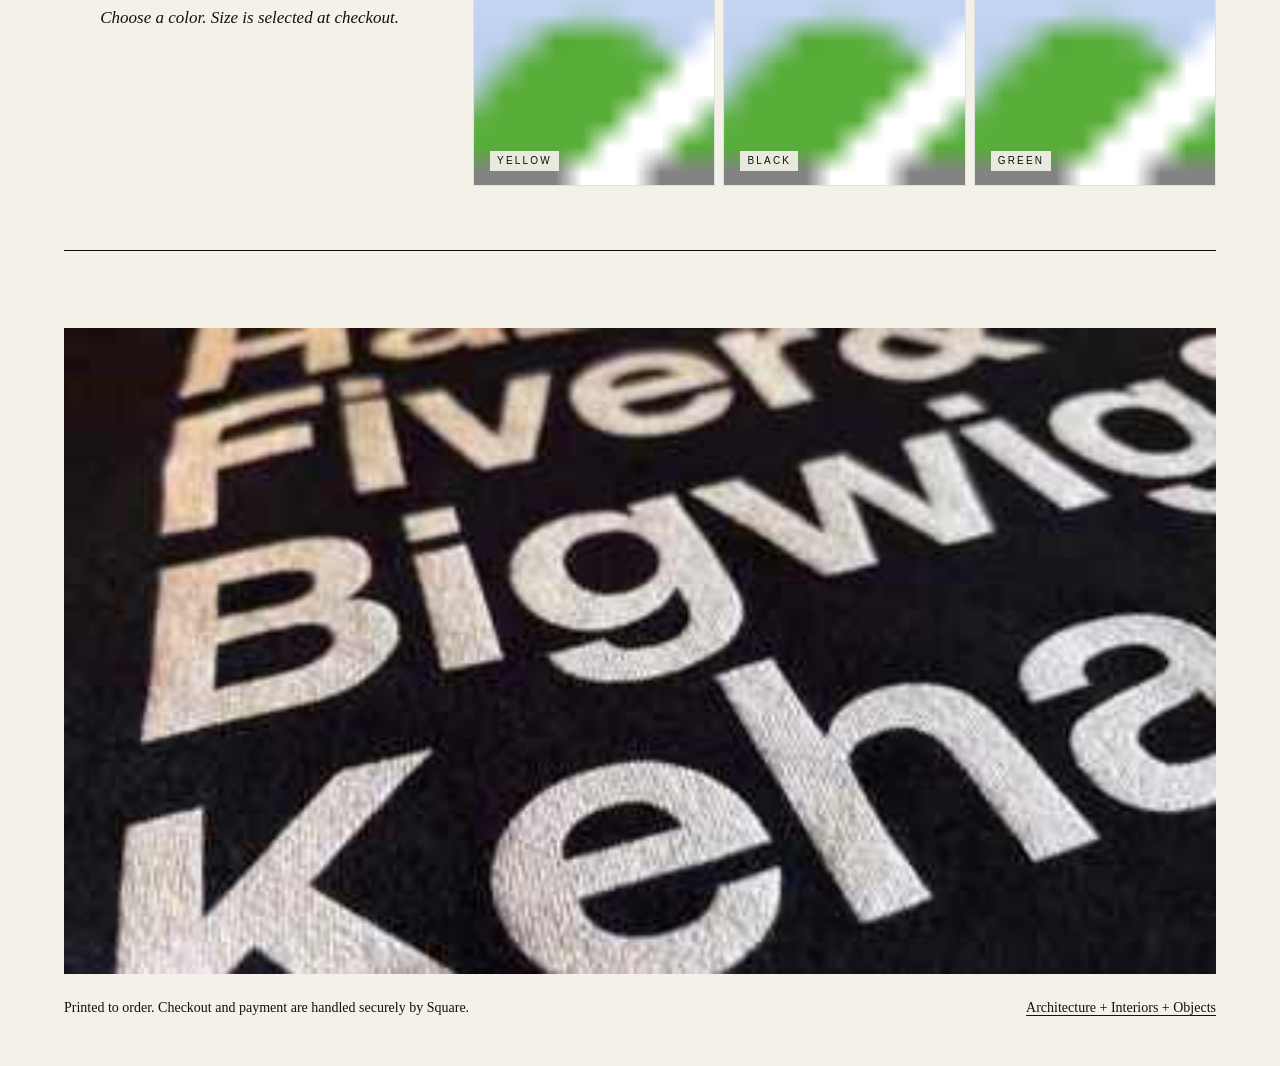
==== commit 4546e4f3: "Use staged shirt image assets" ====
--- a/shirts/index.html
+++ b/shirts/index.html
@@ -31,15 +31,15 @@
         </div>
         <div class="color-grid">
           <a class="color-card yellow" href="https://square.link/u/rU98mKj8" aria-label="Buy yellow Classic Tee for $28">
-            <img class="product-image" loading="lazy" decoding="async" src="images/classic-yellow.jpg" alt="Yellow Classic Tee with black Hazel, Fiver, Bigwig and Kehaar print">
+            <img class="product-image" loading="lazy" decoding="async" src="images/classic-yellow.svg" alt="Yellow Classic Tee with black Hazel, Fiver, Bigwig and Kehaar print">
             <span class="color-name">Yellow</span>
           </a>
           <a class="color-card black" href="https://square.link/u/VlOtsgRe" aria-label="Buy black Classic Tee for $28">
-            <img class="product-image" loading="lazy" decoding="async" src="images/classic-black.jpg" alt="Black Classic Tee with white Hazel, Fiver, Bigwig and Kehaar print">
+            <img class="product-image" loading="lazy" decoding="async" src="images/classic-black.svg" alt="Black Classic Tee with white Hazel, Fiver, Bigwig and Kehaar print">
             <span class="color-name">Black</span>
           </a>
           <a class="color-card green" href="https://square.link/u/sgTWGFpZ" aria-label="Buy green Classic Tee for $28">
-            <img class="product-image" loading="lazy" decoding="async" src="images/classic-green.jpg" alt="Green Classic Tee with yellow Hazel, Fiver, Bigwig and Kehaar print">
+            <img class="product-image" loading="lazy" decoding="async" src="images/classic-green.svg" alt="Green Classic Tee with yellow Hazel, Fiver, Bigwig and Kehaar print">
             <span class="color-name">Green</span>
           </a>
         </div>
@@ -55,15 +55,15 @@
         </div>
         <div class="color-grid">
           <a class="color-card yellow" href="https://square.link/u/OenHo1ri" aria-label="Buy yellow Heavyweight Tee for $38">
-            <img class="product-image" loading="lazy" decoding="async" src="images/heavy-yellow.jpg" alt="Yellow Heavyweight Tee with black Hazel, Fiver, Bigwig and Kehaar print">
+            <img class="product-image" loading="lazy" decoding="async" src="images/heavy-yellow.svg" alt="Yellow Heavyweight Tee with black Hazel, Fiver, Bigwig and Kehaar print">
             <span class="color-name">Yellow</span>
           </a>
           <a class="color-card black" href="https://square.link/u/BuDxuuug" aria-label="Buy black Heavyweight Tee for $38">
-            <img class="product-image" loading="lazy" decoding="async" src="images/heavy-black.jpg" alt="Black Heavyweight Tee with white Hazel, Fiver, Bigwig and Kehaar print">
+            <img class="product-image" loading="lazy" decoding="async" src="images/heavy-black.svg" alt="Black Heavyweight Tee with white Hazel, Fiver, Bigwig and Kehaar print">
             <span class="color-name">Black</span>
           </a>
           <a class="color-card green" href="https://square.link/u/dGMrNuSr" aria-label="Buy green Heavyweight Tee for $38">
-            <img class="product-image" loading="lazy" decoding="async" src="images/heavy-green.jpg" alt="Green Heavyweight Tee with yellow Hazel, Fiver, Bigwig and Kehaar print">
+            <img class="product-image" loading="lazy" decoding="async" src="images/heavy-green.svg" alt="Green Heavyweight Tee with yellow Hazel, Fiver, Bigwig and Kehaar print">
             <span class="color-name">Green</span>
           </a>
         </div>
@@ -71,7 +71,7 @@
     </section>
 
     <figure class="print-detail">
-      <img loading="lazy" decoding="async" src="images/print-detail.jpg" alt="Close detail of white DTG lettering printed on black cotton">
+      <img loading="lazy" decoding="async" src="images/print-detail.svg" alt="Close detail of white DTG lettering printed on black cotton">
     </figure>
 
     <footer class="shop-footer">
--- a/shirts/shirts.css
+++ b/shirts/shirts.css
@@ -1,82 +1,42 @@
-:root{
-  --mustard:#c59a22;
-  --hemp:#a6977e;
-  --yellow:#ffd532;
-  --ink:#0c0c0b;
-  --sans:"Helvetica Neue",Helvetica,Arial,sans-serif;
-}
+*{box-sizing:border-box}
+:root{--paper:#f4f1e9;--ink:#111;--line:#b8b2a6;--yellow:#e7b91d;--green:#4f5638;--black:#111;--white:#f5f2e9;--margin:clamp(20px,5vw,76px)}
+html{background:var(--paper)}
+body{margin:0;color:var(--ink);background:var(--paper);font-family:Helvetica Neue,Helvetica,Arial,sans-serif}
+a{color:inherit}
+a:focus-visible{outline:2px solid var(--ink);outline-offset:4px}
+.shop{width:min(1680px,100%);margin:auto;padding:30px var(--margin) 48px}
+.shop-header{display:flex;align-items:baseline;justify-content:space-between;border-bottom:1px solid var(--ink);padding-bottom:14px}
+.name{text-decoration:none;font-family:Garamond,"EB Garamond",Georgia,serif;font-size:clamp(22px,2.2vw,34px)}
+.eyebrow{margin:0;text-transform:uppercase;font-size:11px;letter-spacing:.28em}
+.hero{padding:clamp(54px,9vw,140px) 0 clamp(56px,8vw,110px);display:grid;grid-template-columns:minmax(0,1fr) minmax(180px,.32fr);gap:40px;align-items:end}
+.hero h1{margin:0;font-size:clamp(55px,9.3vw,150px);line-height:.95;letter-spacing:-.075em;font-weight:700;max-width:1050px}
+.hero h1 span{display:block;white-space:nowrap}
+.dek{margin:0 0 .3em;font-family:Garamond,"EB Garamond",Georgia,serif;font-size:clamp(20px,1.8vw,30px);line-height:1.12;font-style:italic}
+.products{border-top:1px solid var(--ink)}
+.product{display:grid;grid-template-columns:minmax(240px,.72fr) minmax(0,1.55fr);gap:clamp(28px,5vw,80px);padding:clamp(34px,5vw,70px) 0;border-bottom:1px solid var(--ink)}
+.product-copy{display:grid;grid-template-columns:auto 1fr;align-content:start;column-gap:20px}
+.product-number{grid-row:1/3;margin:4px 0 0;font-size:11px;letter-spacing:.18em}
+.product h2{margin:0;font-size:clamp(30px,4vw,58px);line-height:.95;letter-spacing:-.045em}
+.price{margin:8px 0 28px;font-size:18px}
+.details,.instruction{grid-column:2;margin:0;max-width:430px;font-family:Garamond,"EB Garamond",Georgia,serif;font-size:17px;line-height:1.42}
+.instruction{margin-top:16px;font-style:italic}
+.color-grid{display:grid;grid-template-columns:repeat(3,1fr);gap:8px}
+.color-card{position:relative;display:flex;min-height:clamp(290px,33vw,520px);align-items:center;justify-content:center;text-decoration:none;overflow:hidden;border:1px solid rgba(0,0,0,.12);transition:transform .16s ease}
+.color-card:hover{transform:translateY(-3px)}
+.yellow{background:var(--yellow)}.black{background:var(--black)}.green{background:var(--green)}
+.shirt-mark{display:block;width:72%;font-size:clamp(23px,3.25vw,53px);line-height:.84;letter-spacing:-.065em}
+.shirt-mark b{display:block;white-space:nowrap}.dark{color:#111}.light{color:#f1eee6}.yellow-ink{color:#efc62c}
+.color-name{position:absolute;left:16px;bottom:14px;text-transform:uppercase;font-size:10px;letter-spacing:.22em}
+.black .color-name,.green .color-name{color:#f1eee6}
+.shop-footer{display:flex;justify-content:space-between;gap:30px;padding-top:24px;font-family:Garamond,"EB Garamond",Georgia,serif;font-size:14px;line-height:1.4}.shop-footer p{margin:0}.shop-footer a{text-underline-offset:.2em}
+@media(max-width:900px){.hero{grid-template-columns:1fr}.dek{max-width:none}.product{grid-template-columns:1fr}.color-card{min-height:48vw}.product-copy{max-width:600px}}
+@media(max-width:620px){.shop{padding-top:20px}.name{font-size:21px}.hero{padding:52px 0}.hero h1{font-size:clamp(48px,17vw,82px)}.color-grid{grid-template-columns:1fr}.color-card{min-height:105vw}.shirt-mark{font-size:12vw}.shop-footer{flex-direction:column}.product-copy{grid-template-columns:28px 1fr}}
 
-.shirts-page{padding-bottom:24px}
-.wordmark{font-size:clamp(34px,4.2vw,62px);line-height:.95;font-weight:400;letter-spacing:.005em;white-space:nowrap;text-decoration:none}
-.shirts-header{position:relative}
-.section-nav{margin-left:auto;display:flex;gap:.65em;align-items:center;font-family:var(--sans);font-size:10px;font-weight:500;line-height:1;text-transform:uppercase;letter-spacing:.18em}
-.section-nav a{text-decoration:none}
-.section-nav a:hover{text-decoration:underline;text-underline-offset:.32em}
+/* Product photography */
+.color-card{background:#fff;align-items:stretch}
+.product-image{display:block;width:100%;height:100%;object-fit:cover;object-position:center}
+.color-name{background:rgba(244,241,233,.92);color:#111!important;padding:5px 7px;line-height:1}
+.print-detail{margin:clamp(42px,6vw,90px) 0 0}
+.print-detail img{display:block;width:100%;height:auto}
 
-.shirt-intro{display:grid;grid-template-columns:minmax(0,1.16fr) minmax(280px,.84fr);gap:clamp(48px,8vw,136px);align-items:end;padding:clamp(52px,8vw,116px) clamp(12px,1.5vw,28px) clamp(52px,7vw,94px);border-top:1px solid var(--line)}
-.title-block{min-width:0}
-.eyebrow{margin:0 0 16px;font-family:var(--sans);font-size:10px;font-weight:500;line-height:1;text-transform:uppercase;letter-spacing:.21em}
-.shirt-intro h1{margin:0;font-family:var(--sans);font-size:clamp(54px,8vw,126px);font-weight:700;line-height:.82;letter-spacing:-.058em;font-synthesis:none}
-.shirt-intro h1 span{display:block}
-.shirt-intro h1 span+span{margin-top:.16em}
-.intro-copy{max-width:470px;padding-bottom:.3em}
-.intro-copy p{margin:0;font-size:clamp(17px,1.25vw,21px);line-height:1.48}
-.intro-copy .intro-deck{margin-bottom:18px;font-family:var(--sans);font-size:clamp(14px,1.1vw,17px);font-weight:600;line-height:1.25;letter-spacing:-.012em}
-
-.colorways{display:grid;grid-template-columns:repeat(2,minmax(0,1fr));gap:var(--gap)}
-.colorway{min-width:0}
-.colorway-featured{grid-column:1/-1}
-.shirt-stage{position:relative;display:grid;place-items:center;min-height:clamp(390px,47vw,760px);overflow:hidden;background:#ded8cc}
-.colorway:not(.colorway-featured) .shirt-stage{min-height:clamp(360px,42vw,670px)}
-.shirt-stage::before{content:"";position:absolute;inset:0;background:radial-gradient(circle at 50% 38%,rgba(255,255,255,.32),transparent 50%),linear-gradient(135deg,rgba(255,255,255,.08),transparent 36%,rgba(0,0,0,.06));mix-blend-mode:soft-light}
-.tee{position:relative;width:min(61%,590px);aspect-ratio:.84;background:var(--shirt);color:var(--print);clip-path:polygon(28% 8%,39% 3%,45% 8%,55% 8%,61% 3%,72% 8%,98% 22%,86% 43%,73% 35%,78% 97%,22% 97%,27% 35%,14% 43%,2% 22%);filter:drop-shadow(0 20px 20px rgba(0,0,0,.17))}
-.tee::before{content:"";position:absolute;left:40%;top:3%;width:20%;height:10%;border-radius:0 0 50% 50%;background:rgba(0,0,0,.14);box-shadow:inset 0 -2px 2px rgba(255,255,255,.15)}
-.tee::after{content:"";position:absolute;inset:0;background:linear-gradient(100deg,rgba(255,255,255,.11),transparent 32%,rgba(0,0,0,.06) 70%,rgba(255,255,255,.04));opacity:.6}
-.shirt-copy{position:absolute;z-index:1;left:50%;top:25%;transform:translateX(-50%);width:47%;font-family:var(--sans);font-size:clamp(22px,4.05vw,64px);font-weight:700;line-height:.84;letter-spacing:-.058em;font-synthesis:none}
-.colorway:not(.colorway-featured) .shirt-copy{font-size:clamp(20px,2.9vw,46px)}
-.shirt-copy span{display:block}
-.shirt-copy span+span{margin-top:.15em}
-.mustard{--shirt:var(--mustard);--print:var(--ink);background:#dac384}
-.hemp{--shirt:var(--hemp);--print:var(--yellow);background:#d8d0c2}
-.black{--shirt:#171716;--print:#f7f5ef;background:#cbc6bd}
-
-.colorway-caption{display:flex;justify-content:space-between;gap:28px;align-items:flex-start;padding:20px clamp(12px,1.5vw,28px) 38px}
-.colorway-caption h2{margin:0;font-family:var(--sans);font-size:clamp(17px,1.7vw,25px);font-weight:600;line-height:1;letter-spacing:-.025em;font-synthesis:none}
-.colorway-caption h2 span{padding:0 .12em;color:#777269;font-weight:400}
-.price{display:flex;flex-direction:column;align-items:flex-end;gap:5px;margin:0;font-family:var(--sans);white-space:nowrap;font-variant-numeric:tabular-nums}
-.price-amount{font-size:clamp(21px,1.8vw,28px);font-weight:600;line-height:.8;letter-spacing:-.035em}
-.shipping{font-size:9px;font-weight:500;text-transform:uppercase;letter-spacing:.16em;color:#6d6961}
-
-.purchase-panel{display:grid;grid-template-columns:.7fr 1.2fr auto;gap:clamp(32px,5vw,80px);align-items:start;margin-top:14px;padding:clamp(38px,5vw,72px) clamp(12px,1.5vw,28px);border-top:1px solid var(--line);border-bottom:1px solid var(--line)}
-.purchase-panel h2{margin:0;font-family:var(--sans);font-size:clamp(32px,3.4vw,52px);font-weight:600;line-height:.95;letter-spacing:-.045em;font-synthesis:none}
-.purchase-copy{max-width:590px}
-.purchase-copy p{margin:0 0 .8em;font-size:clamp(16px,1.15vw,19px);line-height:1.48}
-.purchase-copy .fine-print{font-family:var(--sans);font-size:10px;font-weight:500;line-height:1.45;text-transform:uppercase;letter-spacing:.11em;color:#6d6961}
-.checkout-button{align-self:center;min-width:210px;padding:16px 20px;border:1px solid #8d887e;background:transparent;color:#777269;font-family:var(--sans);font-size:10px;font-weight:600;text-transform:uppercase;letter-spacing:.14em;cursor:not-allowed}
-
-.shirt-footer{display:flex;justify-content:space-between;gap:24px;padding:22px clamp(12px,1.5vw,28px) 0;font-family:var(--sans);font-size:10px;font-weight:500;text-transform:uppercase;letter-spacing:.12em}
-.shirt-footer p{margin:0}
-.shirt-footer a{text-decoration:none}
-.shirt-footer a:hover{text-decoration:underline;text-underline-offset:.3em}
-
-@media(max-width:1100px){
-  .section-nav{width:100%;margin-left:0;margin-top:6px}
-  .shirt-intro{grid-template-columns:1fr;align-items:start}
-  .intro-copy{padding-bottom:0}
-  .purchase-panel{grid-template-columns:1fr 1fr}
-  .checkout-button{grid-column:1/-1;justify-self:start}
-}
-@media(max-width:680px){
-  .wordmark{white-space:normal}
-  .shirt-intro{padding-left:0;padding-right:0}
-  .shirt-intro h1{font-size:clamp(50px,15.5vw,82px);line-height:.84}
-  .colorways{grid-template-columns:1fr}
-  .colorway-featured{grid-column:auto}
-  .shirt-stage,.colorway:not(.colorway-featured) .shirt-stage{min-height:118vw}
-  .tee{width:84%}
-  .shirt-copy,.colorway:not(.colorway-featured) .shirt-copy{font-size:clamp(27px,8.6vw,50px)}
-  .colorway-caption{padding-left:4px;padding-right:4px}
-  .purchase-panel{grid-template-columns:1fr;padding-left:4px;padding-right:4px}
-  .checkout-button{grid-column:auto;width:100%}
-  .shirt-footer{flex-direction:column;padding-left:4px;padding-right:4px}
-}
+@media(prefers-reduced-motion:reduce){.color-card{transition:none}}
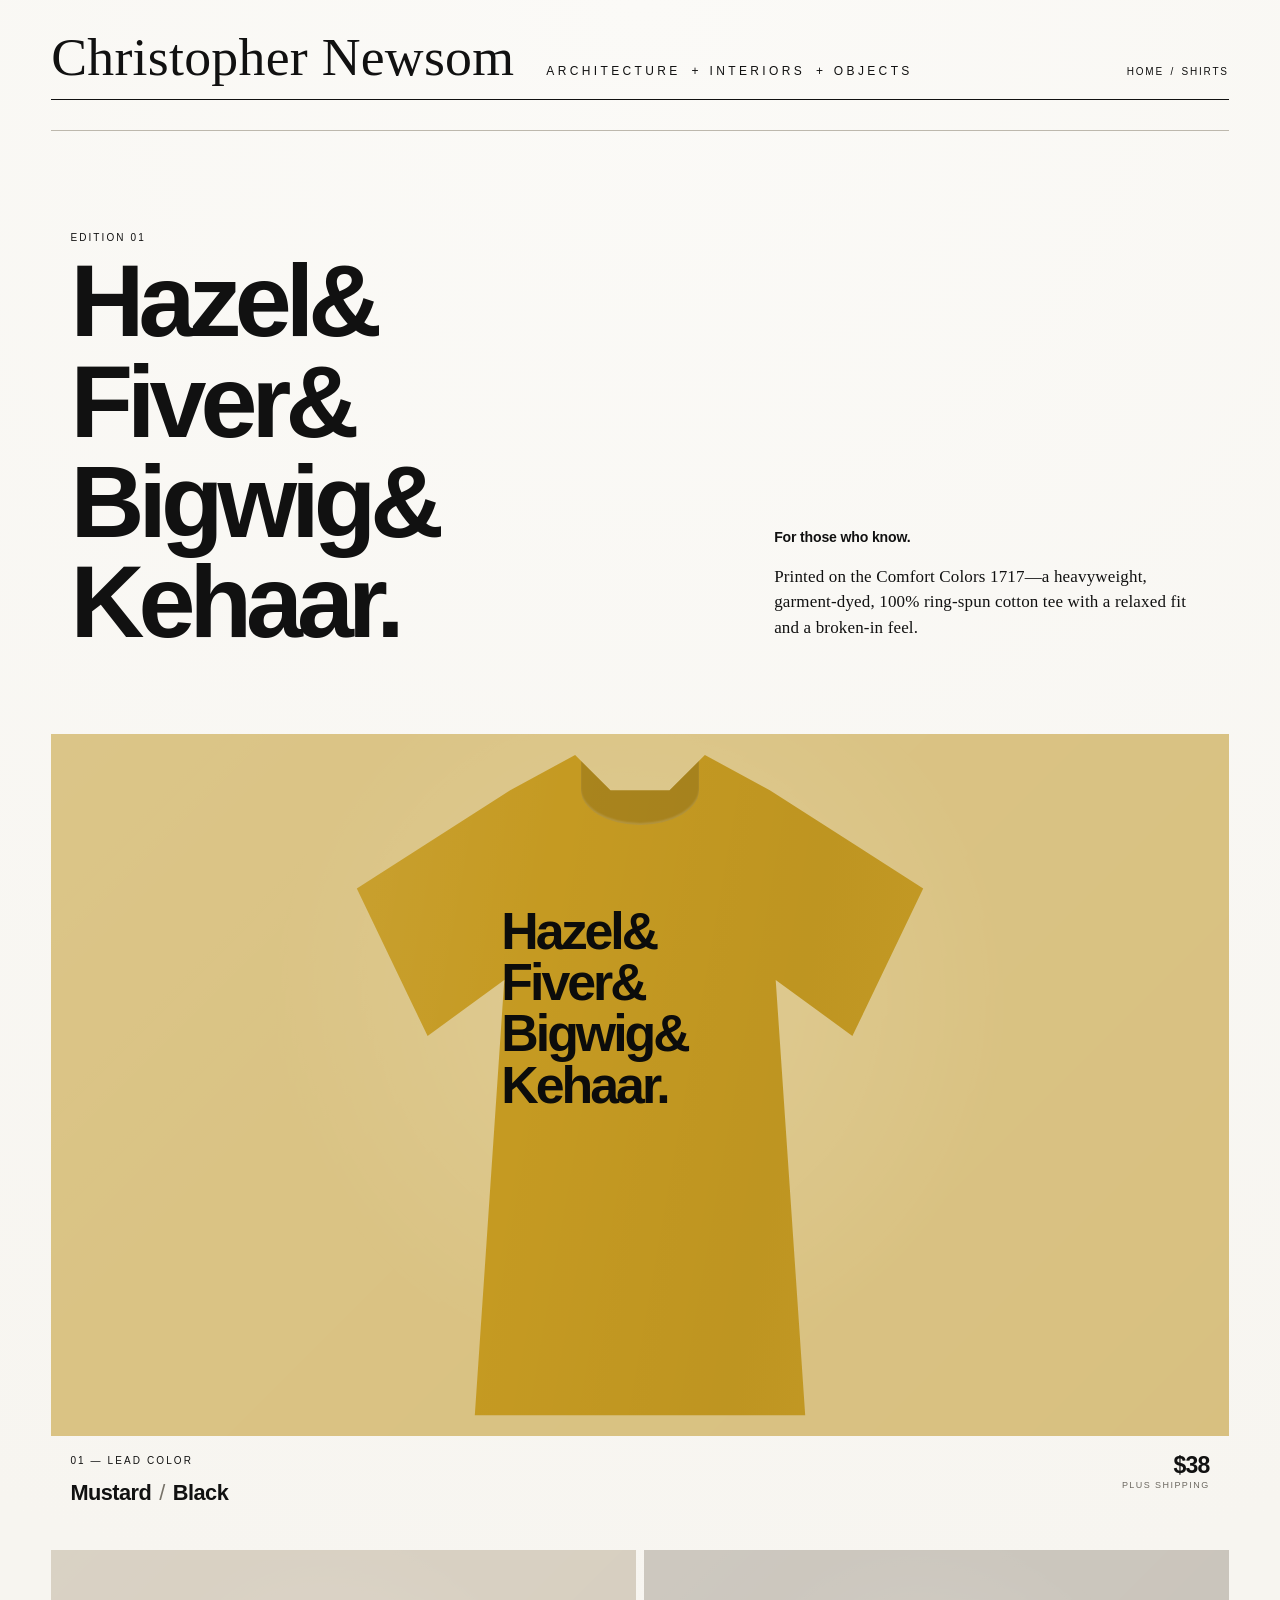
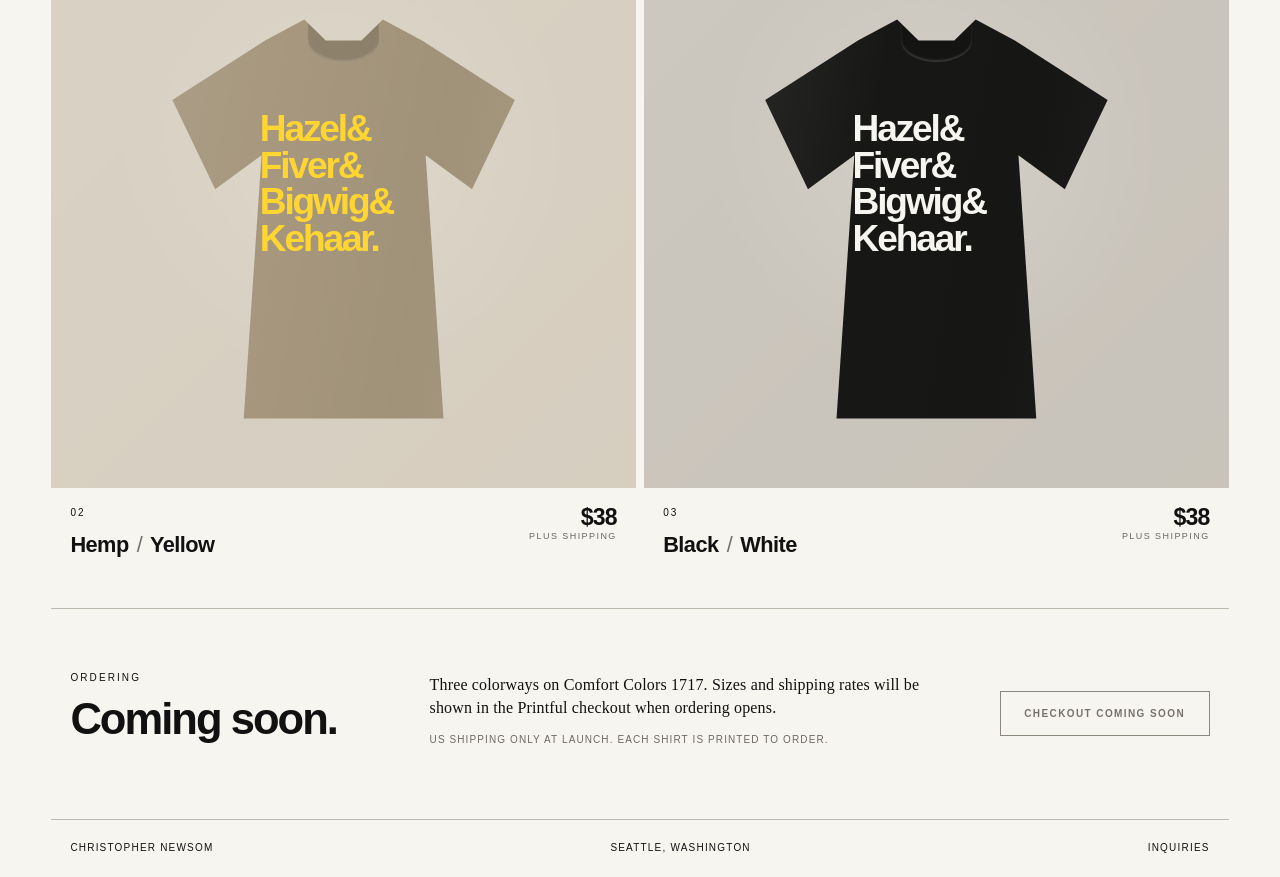
==== commit 9997a472: "Merge 74cd13ea9ec01db85970693c92dec3d9e77cde9d into 60123e6068dceac5b4baddfca20976e0505f7f85" ====
--- a/shirts/index.html
+++ b/shirts/index.html
@@ -4,79 +4,117 @@
   <meta charset="utf-8">
   <meta name="viewport" content="width=device-width, initial-scale=1">
   <title>Shirts | Christopher Newsom</title>
-  <meta name="description" content="Hazel & Fiver & Bigwig & Kehaar. Two shirts, three colors. For those who know.">
-  <meta name="theme-color" content="#f4f1e9">
+  <meta name="description" content="Hazel, Fiver, Bigwig, and Kehaar on a garment-dyed Comfort Colors 1717 shirt. Three colorways.">
+  <link rel="stylesheet" href="../style.css">
   <link rel="stylesheet" href="shirts.css">
 </head>
 <body>
-  <main class="shop">
-    <header class="shop-header">
-      <a class="name" href="/">Christopher Newsom</a>
-      <p class="eyebrow">Shirts</p>
+  <main class="page shirts-page">
+    <header class="site-header shirts-header">
+      <a class="wordmark" href="../" aria-label="Christopher Newsom home">Christopher Newsom</a>
+      <div class="divider"></div>
+      <p class="tagline">Architecture <span>+</span> Interiors <span>+</span> Objects</p>
+      <nav class="section-nav" aria-label="Section navigation">
+        <a href="../">Home</a>
+        <span aria-hidden="true">/</span>
+        <span>Shirts</span>
+      </nav>
     </header>
 
-    <section class="hero" aria-labelledby="shirt-title">
-      <h1 id="shirt-title"><span>Hazel &amp;</span><span>Fiver &amp;</span><span>Bigwig &amp;</span><span>Kehaar.</span></h1>
-      <p class="dek">For those who know.</p>
+    <section class="shirt-intro" aria-labelledby="shirt-title">
+      <div class="title-block">
+        <p class="eyebrow">Edition 01</p>
+        <h1 id="shirt-title">
+          <span>Hazel&amp;</span>
+          <span>Fiver&amp;</span>
+          <span>Bigwig&amp;</span>
+          <span class="after-descender">Kehaar.</span>
+        </h1>
+      </div>
+      <div class="intro-copy">
+        <p class="intro-deck">For those who know.</p>
+        <p>Printed on the Comfort Colors 1717—a heavyweight, garment-dyed, 100% ring-spun cotton tee with a relaxed fit and a broken-in feel.</p>
+      </div>
     </section>
 
-    <section class="products" aria-label="Shirts for sale">
-      <article class="product">
-        <div class="product-copy">
-          <p class="product-number">01</p>
-          <h2>Classic Tee</h2>
-          <p class="price">$28</p>
-          <p class="details">Gildan Softstyle 64000 · 100% ring-spun cotton · unisex fit · DTG printed · sizes S–3XL</p>
-          <p class="instruction">Choose a color. Size is selected at checkout.</p>
+    <section class="colorways" aria-label="Available colorways">
+      <article class="colorway colorway-featured">
+        <div class="shirt-stage mustard">
+          <div class="tee" role="img" aria-label="Mustard shirt with black Hazel, Fiver, Bigwig, and Kehaar lettering">
+            <div class="shirt-copy" aria-hidden="true">
+              <span>Hazel&amp;</span>
+              <span>Fiver&amp;</span>
+              <span>Bigwig&amp;</span>
+              <span class="after-descender">Kehaar.</span>
+            </div>
+          </div>
         </div>
-        <div class="color-grid">
-          <a class="color-card yellow" href="https://square.link/u/rU98mKj8" aria-label="Buy yellow Classic Tee for $28">
-            <img class="product-image" loading="lazy" decoding="async" src="images/classic-yellow.svg" alt="Yellow Classic Tee with black Hazel, Fiver, Bigwig and Kehaar print">
-            <span class="color-name">Yellow</span>
-          </a>
-          <a class="color-card black" href="https://square.link/u/VlOtsgRe" aria-label="Buy black Classic Tee for $28">
-            <img class="product-image" loading="lazy" decoding="async" src="images/classic-black.svg" alt="Black Classic Tee with white Hazel, Fiver, Bigwig and Kehaar print">
-            <span class="color-name">Black</span>
-          </a>
-          <a class="color-card green" href="https://square.link/u/sgTWGFpZ" aria-label="Buy green Classic Tee for $28">
-            <img class="product-image" loading="lazy" decoding="async" src="images/classic-green.svg" alt="Green Classic Tee with yellow Hazel, Fiver, Bigwig and Kehaar print">
-            <span class="color-name">Green</span>
-          </a>
+        <div class="colorway-caption">
+          <div>
+            <p class="eyebrow">01 — Lead color</p>
+            <h2>Mustard <span>/</span> Black</h2>
+          </div>
+          <p class="price"><span class="price-amount">$38</span><span class="shipping">Plus shipping</span></p>
         </div>
       </article>
 
-      <article class="product">
-        <div class="product-copy">
-          <p class="product-number">02</p>
-          <h2>Heavyweight Tee</h2>
-          <p class="price">$38</p>
-          <p class="details">Comfort Colors 1717 · garment-dyed heavyweight cotton · relaxed unisex fit · DTG printed · sizes S–4XL</p>
-          <p class="instruction">Choose a color. Size is selected at checkout.</p>
+      <article class="colorway">
+        <div class="shirt-stage hemp">
+          <div class="tee" role="img" aria-label="Hemp shirt with yellow Hazel, Fiver, Bigwig, and Kehaar lettering">
+            <div class="shirt-copy" aria-hidden="true">
+              <span>Hazel&amp;</span>
+              <span>Fiver&amp;</span>
+              <span>Bigwig&amp;</span>
+              <span class="after-descender">Kehaar.</span>
+            </div>
+          </div>
         </div>
-        <div class="color-grid">
-          <a class="color-card yellow" href="https://square.link/u/OenHo1ri" aria-label="Buy yellow Heavyweight Tee for $38">
-            <img class="product-image" loading="lazy" decoding="async" src="images/heavy-yellow.svg" alt="Yellow Heavyweight Tee with black Hazel, Fiver, Bigwig and Kehaar print">
-            <span class="color-name">Yellow</span>
-          </a>
-          <a class="color-card black" href="https://square.link/u/BuDxuuug" aria-label="Buy black Heavyweight Tee for $38">
-            <img class="product-image" loading="lazy" decoding="async" src="images/heavy-black.svg" alt="Black Heavyweight Tee with white Hazel, Fiver, Bigwig and Kehaar print">
-            <span class="color-name">Black</span>
-          </a>
-          <a class="color-card green" href="https://square.link/u/dGMrNuSr" aria-label="Buy green Heavyweight Tee for $38">
-            <img class="product-image" loading="lazy" decoding="async" src="images/heavy-green.svg" alt="Green Heavyweight Tee with yellow Hazel, Fiver, Bigwig and Kehaar print">
-            <span class="color-name">Green</span>
-          </a>
+        <div class="colorway-caption">
+          <div>
+            <p class="eyebrow">02</p>
+            <h2>Hemp <span>/</span> Yellow</h2>
+          </div>
+          <p class="price"><span class="price-amount">$38</span><span class="shipping">Plus shipping</span></p>
+        </div>
+      </article>
+
+      <article class="colorway">
+        <div class="shirt-stage black">
+          <div class="tee" role="img" aria-label="Black shirt with white Hazel, Fiver, Bigwig, and Kehaar lettering">
+            <div class="shirt-copy" aria-hidden="true">
+              <span>Hazel&amp;</span>
+              <span>Fiver&amp;</span>
+              <span>Bigwig&amp;</span>
+              <span class="after-descender">Kehaar.</span>
+            </div>
+          </div>
+        </div>
+        <div class="colorway-caption">
+          <div>
+            <p class="eyebrow">03</p>
+            <h2>Black <span>/</span> White</h2>
+          </div>
+          <p class="price"><span class="price-amount">$38</span><span class="shipping">Plus shipping</span></p>
         </div>
       </article>
     </section>
 
-    <figure class="print-detail">
-      <img loading="lazy" decoding="async" src="images/print-detail.svg" alt="Close detail of white DTG lettering printed on black cotton">
-    </figure>
+    <section class="purchase-panel" aria-labelledby="order-title">
+      <div>
+        <p class="eyebrow">Ordering</p>
+        <h2 id="order-title">Coming soon.</h2>
+      </div>
+      <div class="purchase-copy">
+        <p>Three colorways on Comfort Colors 1717. Sizes and shipping rates will be shown in the Printful checkout when ordering opens.</p>
+        <p class="fine-print">US shipping only at launch. Each shirt is printed to order.</p>
+      </div>
+      <button class="checkout-button" type="button" disabled aria-disabled="true">Checkout coming soon</button>
+    </section>
 
-    <footer class="shop-footer">
-      <p>Printed to order. Checkout and payment are handled securely by Square.</p>
-      <a href="/">Architecture + Interiors + Objects</a>
+    <footer class="shirt-footer">
+      <a href="../">Christopher Newsom</a>
+      <p>Seattle, Washington</p>
+      <a href="mailto:christopher.newsom@gmail.com">Inquiries</a>
     </footer>
   </main>
 </body>
--- a/style.css
+++ b/style.css
@@ -0,0 +1,21 @@
+*{box-sizing:border-box}
+:root{--background:#f7f5f0;--text:#111;--line:#bdb8ad;--gap:8px;--page-margin:clamp(18px,4vw,64px)}
+html{background:var(--background)}
+body{margin:0;background:radial-gradient(circle at top center,#fbfaf7 0%,var(--background) 64%);color:var(--text);font-family:Garamond,"EB Garamond","Adobe Garamond Pro","Cormorant Garamond",Georgia,serif;font-weight:400;letter-spacing:.01em}
+.page{width:min(1680px,100%);margin:0 auto;padding:32px var(--page-margin) 44px}
+.site-header{display:flex;align-items:baseline;justify-content:space-between;gap:20px 32px;padding-bottom:16px;border-bottom:1px solid var(--text);margin-bottom:30px}
+.site-header h1{margin:0;font-family:Georgia,"Times New Roman",serif;font-size:clamp(28px,2.4vw,34px);line-height:1.1;font-weight:400;letter-spacing:-.025em;white-space:nowrap}
+.divider{display:none}
+.tagline{margin:0;font-family:"Helvetica Neue",Arial,sans-serif;font-size:12px;font-weight:400;line-height:1.4;text-transform:uppercase;letter-spacing:.28em;text-align:right;white-space:nowrap}
+.tagline span{display:inline-block;margin:0 .35em;letter-spacing:0}
+.image-grid{display:grid;grid-template-columns:repeat(3,1fr);gap:var(--gap);align-items:stretch}
+.image-grid figure{margin:0;aspect-ratio:4/3;overflow:hidden;background:#e5e1d8}
+.image-grid img{width:100%;height:100%;display:block;object-fit:cover}
+.site-footer{display:grid;grid-template-columns:1.15fr 1fr 1fr;gap:clamp(28px,5vw,72px);margin-top:30px;padding:0 clamp(12px,1.5vw,28px)}
+.site-footer section+section{border-left:1px solid var(--line);padding-left:clamp(28px,4vw,56px)}
+.site-footer p,.site-footer li{font-size:clamp(14px,1vw,16px);line-height:1.48;margin:0 0 1.05em}
+.site-footer h2{margin:0 0 14px;font-size:clamp(11px,.9vw,14px);line-height:1;text-transform:uppercase;letter-spacing:.32em;font-weight:400}
+.site-footer ul{list-style:none;padding:0;margin:0}.site-footer li{margin:0 0 .18em}
+a{color:inherit;text-decoration-thickness:1px;text-underline-offset:.18em}
+@media(max-width:1100px){.image-grid{grid-template-columns:repeat(3,1fr)}.site-footer{grid-template-columns:1fr}.site-footer section+section{border-left:0;padding-left:0;border-top:1px solid var(--line);padding-top:24px}}
+@media(max-width:680px){.page{padding-top:24px}.site-header{align-items:flex-start;flex-direction:column;gap:12px}.site-header h1{white-space:normal}.tagline{font-size:11px;text-align:left;white-space:normal;line-height:1.55}.image-grid{grid-template-columns:1fr}}
--- a/shirts/shirts.css
+++ b/shirts/shirts.css
@@ -1,42 +1,82 @@
-*{box-sizing:border-box}
-:root{--paper:#f4f1e9;--ink:#111;--line:#b8b2a6;--yellow:#e7b91d;--green:#4f5638;--black:#111;--white:#f5f2e9;--margin:clamp(20px,5vw,76px)}
-html{background:var(--paper)}
-body{margin:0;color:var(--ink);background:var(--paper);font-family:Helvetica Neue,Helvetica,Arial,sans-serif}
-a{color:inherit}
-a:focus-visible{outline:2px solid var(--ink);outline-offset:4px}
-.shop{width:min(1680px,100%);margin:auto;padding:30px var(--margin) 48px}
-.shop-header{display:flex;align-items:baseline;justify-content:space-between;border-bottom:1px solid var(--ink);padding-bottom:14px}
-.name{text-decoration:none;font-family:Garamond,"EB Garamond",Georgia,serif;font-size:clamp(22px,2.2vw,34px)}
-.eyebrow{margin:0;text-transform:uppercase;font-size:11px;letter-spacing:.28em}
-.hero{padding:clamp(54px,9vw,140px) 0 clamp(56px,8vw,110px);display:grid;grid-template-columns:minmax(0,1fr) minmax(180px,.32fr);gap:40px;align-items:end}
-.hero h1{margin:0;font-size:clamp(55px,9.3vw,150px);line-height:.95;letter-spacing:-.075em;font-weight:700;max-width:1050px}
-.hero h1 span{display:block;white-space:nowrap}
-.dek{margin:0 0 .3em;font-family:Garamond,"EB Garamond",Georgia,serif;font-size:clamp(20px,1.8vw,30px);line-height:1.12;font-style:italic}
-.products{border-top:1px solid var(--ink)}
-.product{display:grid;grid-template-columns:minmax(240px,.72fr) minmax(0,1.55fr);gap:clamp(28px,5vw,80px);padding:clamp(34px,5vw,70px) 0;border-bottom:1px solid var(--ink)}
-.product-copy{display:grid;grid-template-columns:auto 1fr;align-content:start;column-gap:20px}
-.product-number{grid-row:1/3;margin:4px 0 0;font-size:11px;letter-spacing:.18em}
-.product h2{margin:0;font-size:clamp(30px,4vw,58px);line-height:.95;letter-spacing:-.045em}
-.price{margin:8px 0 28px;font-size:18px}
-.details,.instruction{grid-column:2;margin:0;max-width:430px;font-family:Garamond,"EB Garamond",Georgia,serif;font-size:17px;line-height:1.42}
-.instruction{margin-top:16px;font-style:italic}
-.color-grid{display:grid;grid-template-columns:repeat(3,1fr);gap:8px}
-.color-card{position:relative;display:flex;min-height:clamp(290px,33vw,520px);align-items:center;justify-content:center;text-decoration:none;overflow:hidden;border:1px solid rgba(0,0,0,.12);transition:transform .16s ease}
-.color-card:hover{transform:translateY(-3px)}
-.yellow{background:var(--yellow)}.black{background:var(--black)}.green{background:var(--green)}
-.shirt-mark{display:block;width:72%;font-size:clamp(23px,3.25vw,53px);line-height:.84;letter-spacing:-.065em}
-.shirt-mark b{display:block;white-space:nowrap}.dark{color:#111}.light{color:#f1eee6}.yellow-ink{color:#efc62c}
-.color-name{position:absolute;left:16px;bottom:14px;text-transform:uppercase;font-size:10px;letter-spacing:.22em}
-.black .color-name,.green .color-name{color:#f1eee6}
-.shop-footer{display:flex;justify-content:space-between;gap:30px;padding-top:24px;font-family:Garamond,"EB Garamond",Georgia,serif;font-size:14px;line-height:1.4}.shop-footer p{margin:0}.shop-footer a{text-underline-offset:.2em}
-@media(max-width:900px){.hero{grid-template-columns:1fr}.dek{max-width:none}.product{grid-template-columns:1fr}.color-card{min-height:48vw}.product-copy{max-width:600px}}
-@media(max-width:620px){.shop{padding-top:20px}.name{font-size:21px}.hero{padding:52px 0}.hero h1{font-size:clamp(48px,17vw,82px)}.color-grid{grid-template-columns:1fr}.color-card{min-height:105vw}.shirt-mark{font-size:12vw}.shop-footer{flex-direction:column}.product-copy{grid-template-columns:28px 1fr}}
+:root{
+  --mustard:#c59a22;
+  --hemp:#a6977e;
+  --yellow:#ffd532;
+  --ink:#0c0c0b;
+  --sans:"Helvetica Neue",Helvetica,Arial,sans-serif;
+}
 
-/* Product photography */
-.color-card{background:#fff;align-items:stretch}
-.product-image{display:block;width:100%;height:100%;object-fit:cover;object-position:center}
-.color-name{background:rgba(244,241,233,.92);color:#111!important;padding:5px 7px;line-height:1}
-.print-detail{margin:clamp(42px,6vw,90px) 0 0}
-.print-detail img{display:block;width:100%;height:auto}
+.shirts-page{padding-bottom:24px}
+.wordmark{font-size:clamp(34px,4.2vw,62px);line-height:.95;font-weight:400;letter-spacing:.005em;white-space:nowrap;text-decoration:none}
+.shirts-header{position:relative}
+.section-nav{margin-left:auto;display:flex;gap:.65em;align-items:center;font-family:var(--sans);font-size:10px;font-weight:500;line-height:1;text-transform:uppercase;letter-spacing:.18em}
+.section-nav a{text-decoration:none}
+.section-nav a:hover{text-decoration:underline;text-underline-offset:.32em}
 
-@media(prefers-reduced-motion:reduce){.color-card{transition:none}}
+.shirt-intro{display:grid;grid-template-columns:minmax(0,1.16fr) minmax(280px,.84fr);gap:clamp(48px,8vw,136px);align-items:end;padding:clamp(52px,8vw,116px) clamp(12px,1.5vw,28px) clamp(52px,7vw,94px);border-top:1px solid var(--line)}
+.title-block{min-width:0}
+.eyebrow{margin:0 0 16px;font-family:var(--sans);font-size:10px;font-weight:500;line-height:1;text-transform:uppercase;letter-spacing:.21em}
+.shirt-intro h1{margin:0;font-family:var(--sans);font-size:clamp(54px,8vw,126px);font-weight:700;line-height:.82;letter-spacing:-.058em;font-synthesis:none}
+.shirt-intro h1 span{display:block}
+.shirt-intro h1 span+span{margin-top:.16em}
+.intro-copy{max-width:470px;padding-bottom:.3em}
+.intro-copy p{margin:0;font-size:clamp(17px,1.25vw,21px);line-height:1.48}
+.intro-copy .intro-deck{margin-bottom:18px;font-family:var(--sans);font-size:clamp(14px,1.1vw,17px);font-weight:600;line-height:1.25;letter-spacing:-.012em}
+
+.colorways{display:grid;grid-template-columns:repeat(2,minmax(0,1fr));gap:var(--gap)}
+.colorway{min-width:0}
+.colorway-featured{grid-column:1/-1}
+.shirt-stage{position:relative;display:grid;place-items:center;min-height:clamp(390px,47vw,760px);overflow:hidden;background:#ded8cc}
+.colorway:not(.colorway-featured) .shirt-stage{min-height:clamp(360px,42vw,670px)}
+.shirt-stage::before{content:"";position:absolute;inset:0;background:radial-gradient(circle at 50% 38%,rgba(255,255,255,.32),transparent 50%),linear-gradient(135deg,rgba(255,255,255,.08),transparent 36%,rgba(0,0,0,.06));mix-blend-mode:soft-light}
+.tee{position:relative;width:min(61%,590px);aspect-ratio:.84;background:var(--shirt);color:var(--print);clip-path:polygon(28% 8%,39% 3%,45% 8%,55% 8%,61% 3%,72% 8%,98% 22%,86% 43%,73% 35%,78% 97%,22% 97%,27% 35%,14% 43%,2% 22%);filter:drop-shadow(0 20px 20px rgba(0,0,0,.17))}
+.tee::before{content:"";position:absolute;left:40%;top:3%;width:20%;height:10%;border-radius:0 0 50% 50%;background:rgba(0,0,0,.14);box-shadow:inset 0 -2px 2px rgba(255,255,255,.15)}
+.tee::after{content:"";position:absolute;inset:0;background:linear-gradient(100deg,rgba(255,255,255,.11),transparent 32%,rgba(0,0,0,.06) 70%,rgba(255,255,255,.04));opacity:.6}
+.shirt-copy{position:absolute;z-index:1;left:50%;top:25%;transform:translateX(-50%);width:47%;font-family:var(--sans);font-size:clamp(22px,4.05vw,64px);font-weight:700;line-height:.84;letter-spacing:-.058em;font-synthesis:none}
+.colorway:not(.colorway-featured) .shirt-copy{font-size:clamp(20px,2.9vw,46px)}
+.shirt-copy span{display:block}
+.shirt-copy span+span{margin-top:.15em}
+.mustard{--shirt:var(--mustard);--print:var(--ink);background:#dac384}
+.hemp{--shirt:var(--hemp);--print:var(--yellow);background:#d8d0c2}
+.black{--shirt:#171716;--print:#f7f5ef;background:#cbc6bd}
+
+.colorway-caption{display:flex;justify-content:space-between;gap:28px;align-items:flex-start;padding:20px clamp(12px,1.5vw,28px) 38px}
+.colorway-caption h2{margin:0;font-family:var(--sans);font-size:clamp(17px,1.7vw,25px);font-weight:600;line-height:1;letter-spacing:-.025em;font-synthesis:none}
+.colorway-caption h2 span{padding:0 .12em;color:#777269;font-weight:400}
+.price{display:flex;flex-direction:column;align-items:flex-end;gap:5px;margin:0;font-family:var(--sans);white-space:nowrap;font-variant-numeric:tabular-nums}
+.price-amount{font-size:clamp(21px,1.8vw,28px);font-weight:600;line-height:.8;letter-spacing:-.035em}
+.shipping{font-size:9px;font-weight:500;text-transform:uppercase;letter-spacing:.16em;color:#6d6961}
+
+.purchase-panel{display:grid;grid-template-columns:.7fr 1.2fr auto;gap:clamp(32px,5vw,80px);align-items:start;margin-top:14px;padding:clamp(38px,5vw,72px) clamp(12px,1.5vw,28px);border-top:1px solid var(--line);border-bottom:1px solid var(--line)}
+.purchase-panel h2{margin:0;font-family:var(--sans);font-size:clamp(32px,3.4vw,52px);font-weight:600;line-height:.95;letter-spacing:-.045em;font-synthesis:none}
+.purchase-copy{max-width:590px}
+.purchase-copy p{margin:0 0 .8em;font-size:clamp(16px,1.15vw,19px);line-height:1.48}
+.purchase-copy .fine-print{font-family:var(--sans);font-size:10px;font-weight:500;line-height:1.45;text-transform:uppercase;letter-spacing:.11em;color:#6d6961}
+.checkout-button{align-self:center;min-width:210px;padding:16px 20px;border:1px solid #8d887e;background:transparent;color:#777269;font-family:var(--sans);font-size:10px;font-weight:600;text-transform:uppercase;letter-spacing:.14em;cursor:not-allowed}
+
+.shirt-footer{display:flex;justify-content:space-between;gap:24px;padding:22px clamp(12px,1.5vw,28px) 0;font-family:var(--sans);font-size:10px;font-weight:500;text-transform:uppercase;letter-spacing:.12em}
+.shirt-footer p{margin:0}
+.shirt-footer a{text-decoration:none}
+.shirt-footer a:hover{text-decoration:underline;text-underline-offset:.3em}
+
+@media(max-width:1100px){
+  .section-nav{width:100%;margin-left:0;margin-top:6px}
+  .shirt-intro{grid-template-columns:1fr;align-items:start}
+  .intro-copy{padding-bottom:0}
+  .purchase-panel{grid-template-columns:1fr 1fr}
+  .checkout-button{grid-column:1/-1;justify-self:start}
+}
+@media(max-width:680px){
+  .wordmark{white-space:normal}
+  .shirt-intro{padding-left:0;padding-right:0}
+  .shirt-intro h1{font-size:clamp(50px,15.5vw,82px);line-height:.84}
+  .colorways{grid-template-columns:1fr}
+  .colorway-featured{grid-column:auto}
+  .shirt-stage,.colorway:not(.colorway-featured) .shirt-stage{min-height:118vw}
+  .tee{width:84%}
+  .shirt-copy,.colorway:not(.colorway-featured) .shirt-copy{font-size:clamp(27px,8.6vw,50px)}
+  .colorway-caption{padding-left:4px;padding-right:4px}
+  .purchase-panel{grid-template-columns:1fr;padding-left:4px;padding-right:4px}
+  .checkout-button{grid-column:auto;width:100%}
+  .shirt-footer{flex-direction:column;padding-left:4px;padding-right:4px}
+}
